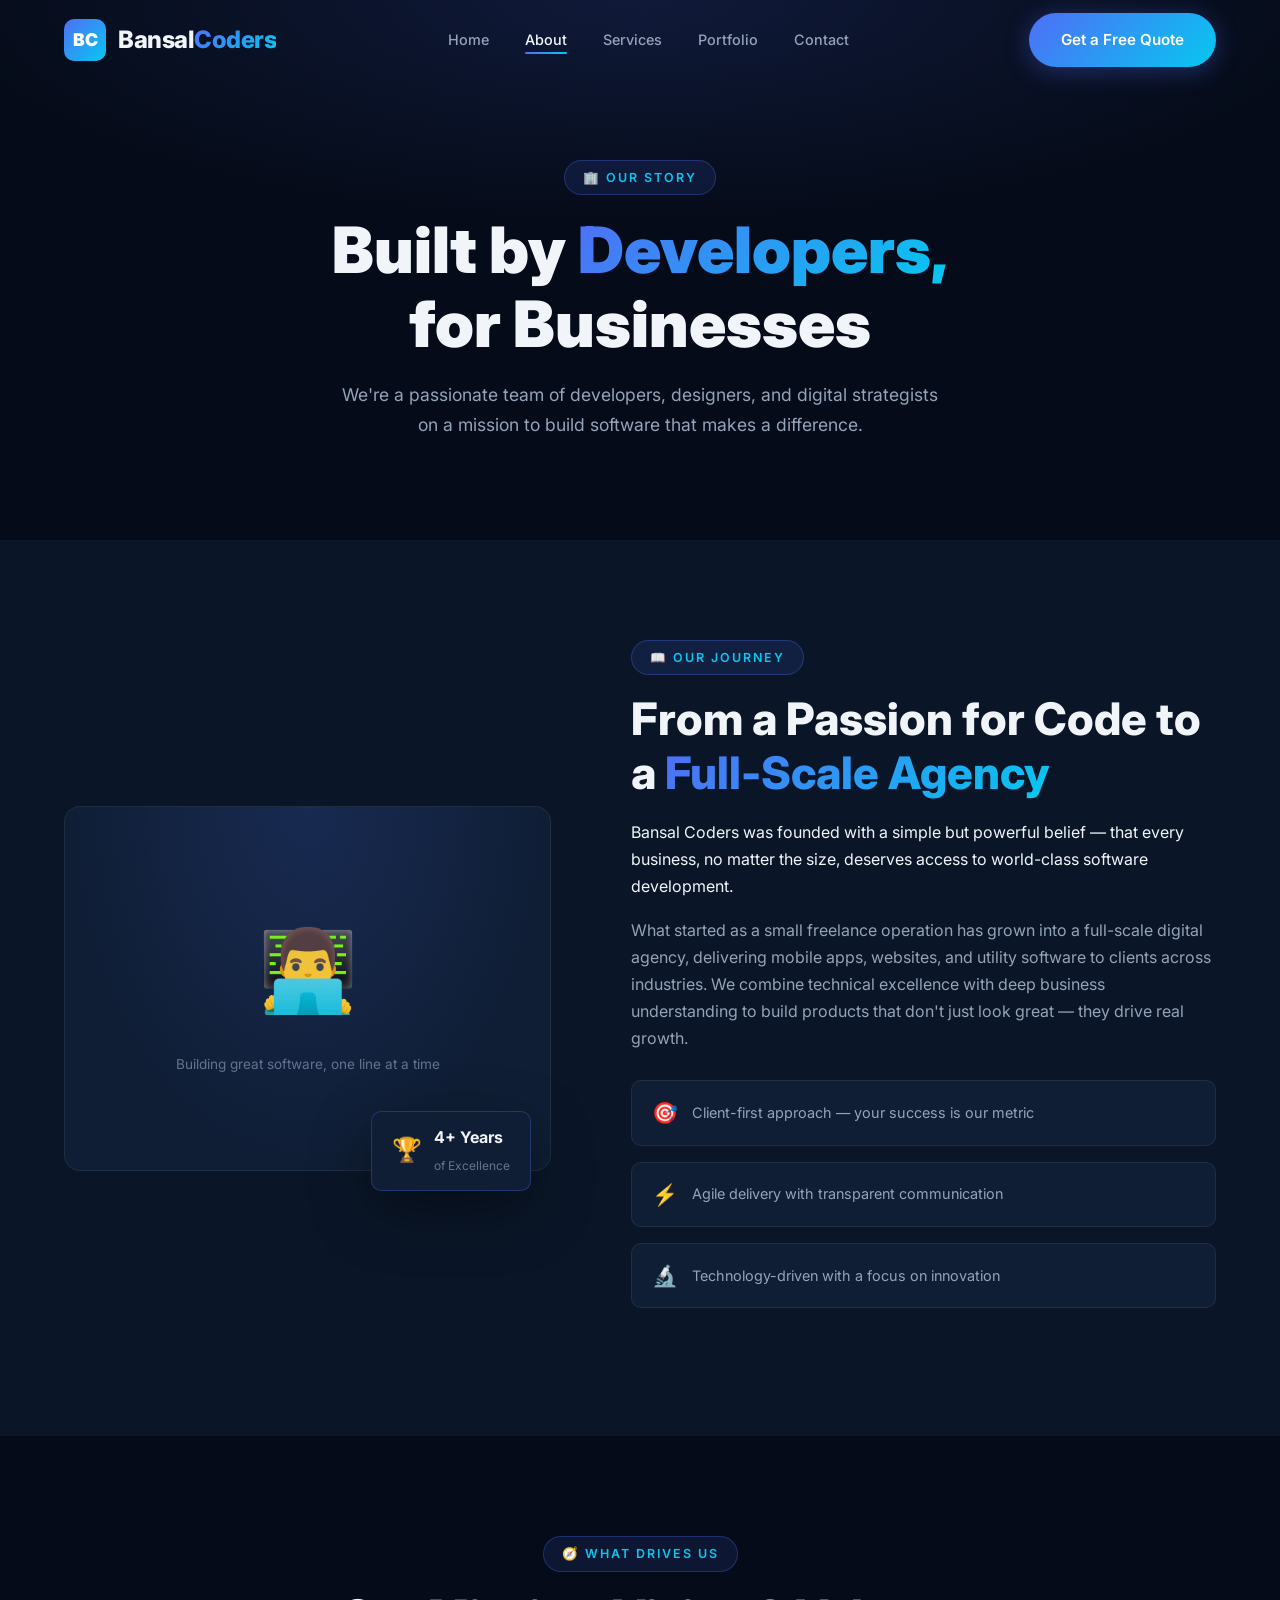
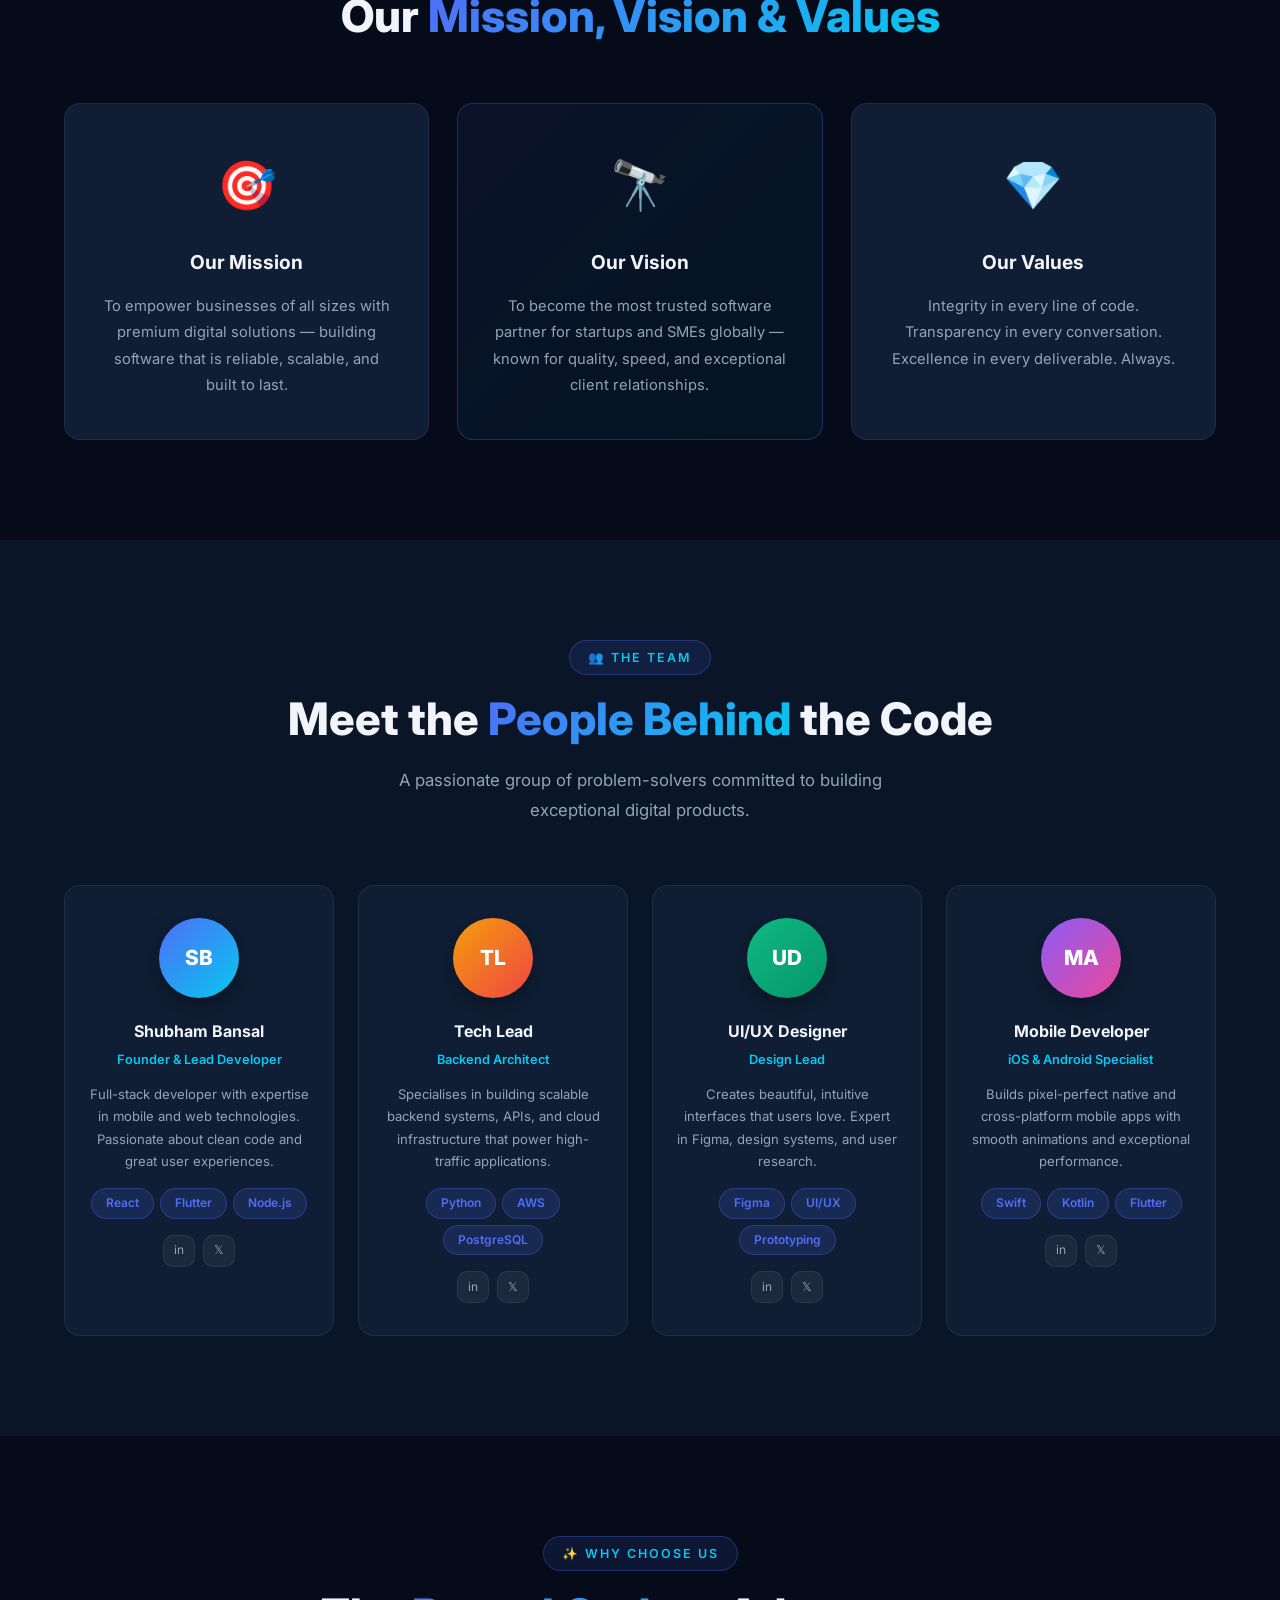
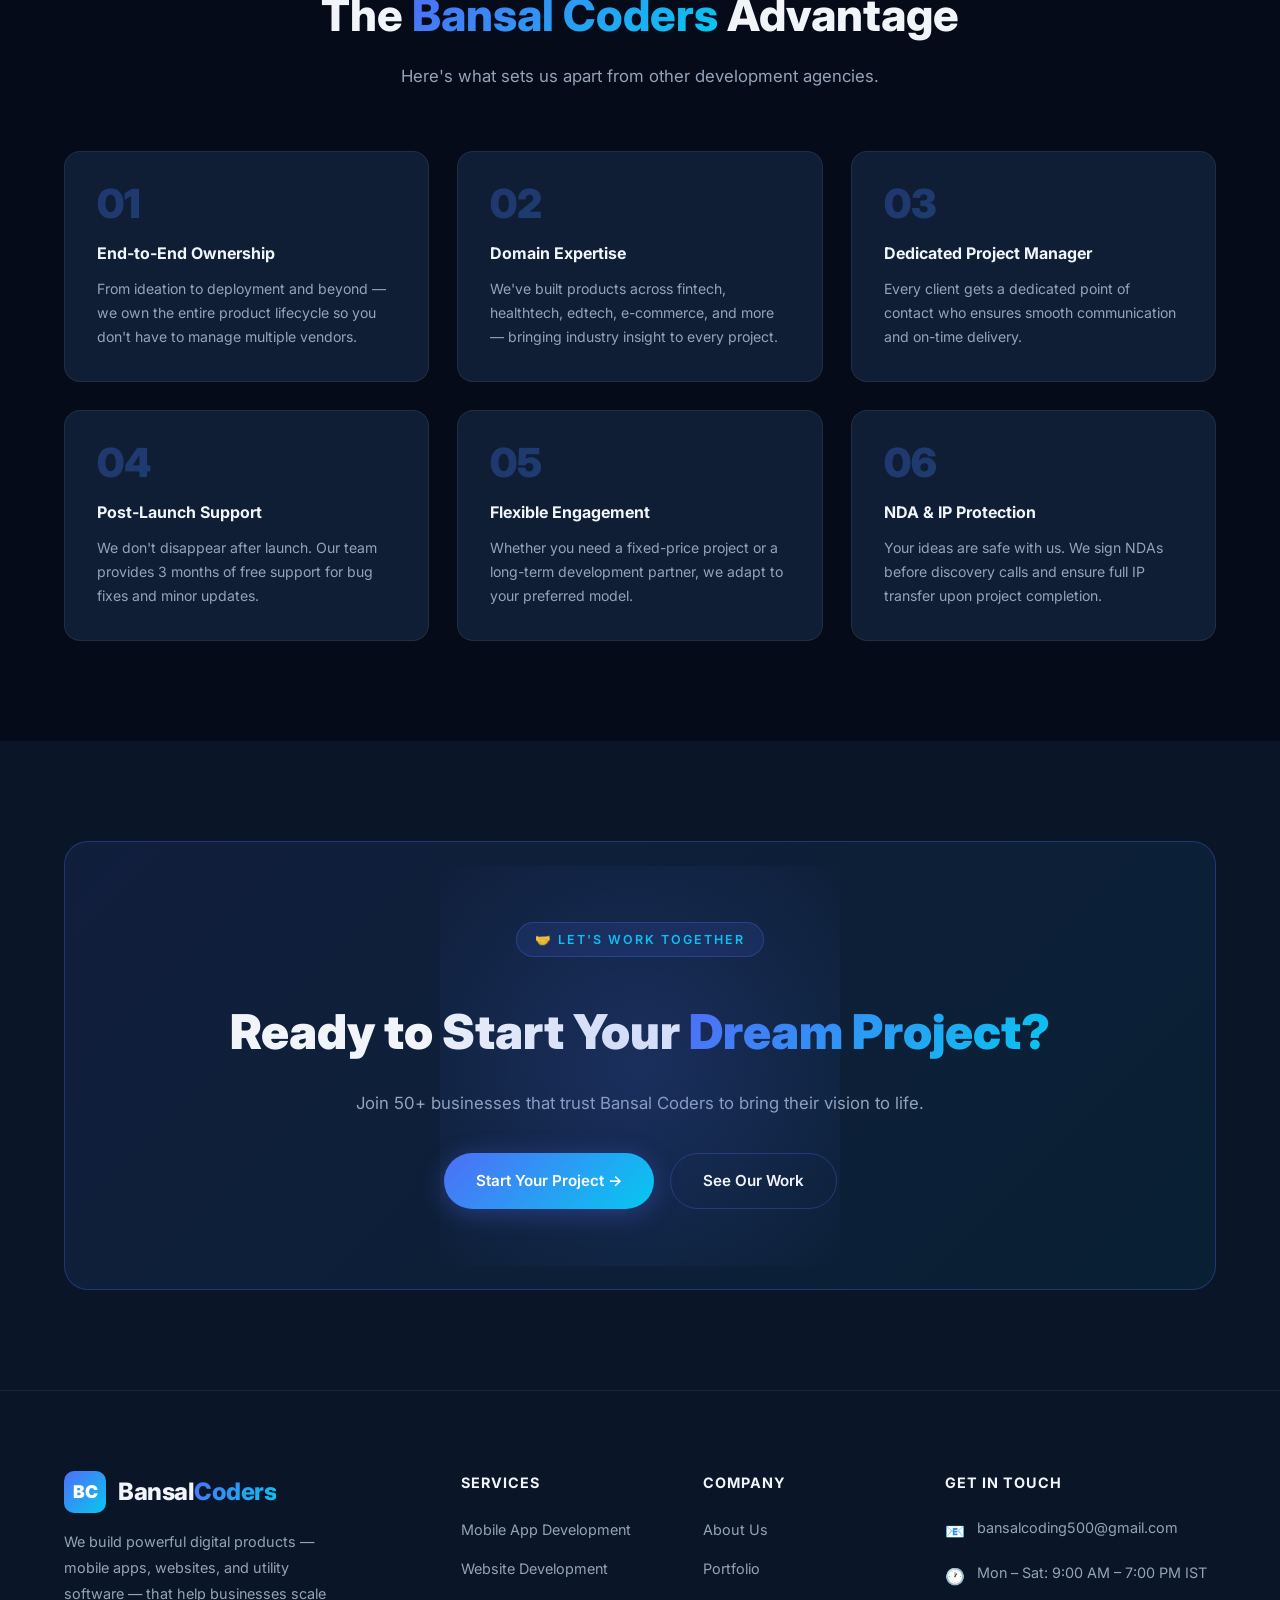
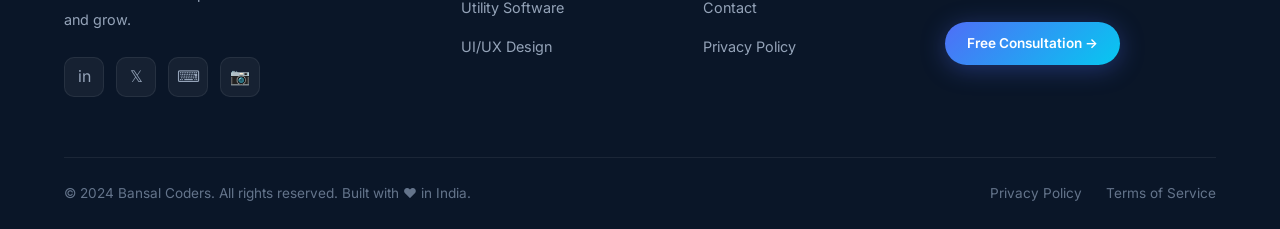
==== about.html @ b734f5e8 "Initial website setup for Bansal Coders - Home page with hero, services, process, stats, testimonial" ====
<!DOCTYPE html>
<html lang="en">
<head>
  <meta charset="UTF-8" />
  <meta name="viewport" content="width=device-width, initial-scale=1.0" />
  <title>About Us — Bansal Coders</title>
  <meta name="description" content="Learn about Bansal Coders — our story, mission, team, and the values that drive us to build exceptional digital products." />
  <link rel="icon" href="assets/favicon.svg" type="image/svg+xml" />
  <link rel="preconnect" href="https://fonts.googleapis.com" />
  <link rel="preconnect" href="https://fonts.gstatic.com" crossorigin />
  <link href="https://fonts.googleapis.com/css2?family=Inter:wght@400;500;600;700;800;900&display=swap" rel="stylesheet" />
  <link rel="stylesheet" href="css/styles.css" />
  <link rel="stylesheet" href="css/about.css" />
</head>
<body>

  <!-- NAVBAR -->
  <nav class="navbar">
    <div class="nav-inner">
      <a href="index.html" class="nav-logo">
        <div class="logo-icon">BC</div>
        <span>Bansal<span class="gradient-text">Coders</span></span>
      </a>
      <ul class="nav-links">
        <li><a href="index.html">Home</a></li>
        <li><a href="about.html" class="active">About</a></li>
        <li><a href="services.html">Services</a></li>
        <li><a href="portfolio.html">Portfolio</a></li>
        <li><a href="contact.html">Contact</a></li>
      </ul>
      <a href="contact.html" class="btn btn-primary nav-cta">Get a Free Quote</a>
      <div class="hamburger"><span></span><span></span><span></span></div>
    </div>
  </nav>
  <div class="mobile-menu">
    <a href="index.html">Home</a>
    <a href="about.html">About</a>
    <a href="services.html">Services</a>
    <a href="portfolio.html">Portfolio</a>
    <a href="contact.html">Contact</a>
    <a href="contact.html" class="btn btn-primary" style="margin-top:8px;justify-content:center;">Get a Free Quote</a>
  </div>

  <!-- PAGE HEADER -->
  <section class="page-header">
    <div class="container">
      <div class="section-tag">🏢 Our Story</div>
      <h1>Built by <span class="gradient-text">Developers,</span><br>for Businesses</h1>
      <p>We're a passionate team of developers, designers, and digital strategists on a mission to build software that makes a difference.</p>
    </div>
  </section>

  <!-- STORY SECTION -->
  <section class="story-section">
    <div class="container story-inner">
      <div class="story-left reveal-left">
        <div class="story-image-wrap">
          <div class="story-img-placeholder">
            <div class="story-img-icon">👨‍💻</div>
            <p>Building great software, one line at a time</p>
          </div>
          <div class="story-badge">
            <span>🏆</span>
            <div>
              <strong>4+ Years</strong>
              <span>of Excellence</span>
            </div>
          </div>
        </div>
      </div>
      <div class="story-right reveal-right">
        <div class="section-tag">📖 Our Journey</div>
        <h2 class="section-title">From a Passion for Code to a <span class="gradient-text">Full-Scale Agency</span></h2>
        <p>Bansal Coders was founded with a simple but powerful belief — that every business, no matter the size, deserves access to world-class software development.</p>
        <p style="margin-top:16px; color: var(--text-secondary);">What started as a small freelance operation has grown into a full-scale digital agency, delivering mobile apps, websites, and utility software to clients across industries. We combine technical excellence with deep business understanding to build products that don't just look great — they drive real growth.</p>
        <div class="story-highlights">
          <div class="story-highlight">
            <span>🎯</span>
            <p>Client-first approach — your success is our metric</p>
          </div>
          <div class="story-highlight">
            <span>⚡</span>
            <p>Agile delivery with transparent communication</p>
          </div>
          <div class="story-highlight">
            <span>🔬</span>
            <p>Technology-driven with a focus on innovation</p>
          </div>
        </div>
      </div>
    </div>
  </section>

  <!-- MISSION / VISION / VALUES -->
  <section class="mvv-section">
    <div class="container">
      <div class="section-header reveal">
        <div class="section-tag">🧭 What Drives Us</div>
        <h2 class="section-title">Our <span class="gradient-text">Mission, Vision & Values</span></h2>
      </div>
      <div class="mvv-grid stagger-children">
        <div class="mvv-card">
          <div class="mvv-icon">🎯</div>
          <h3>Our Mission</h3>
          <p>To empower businesses of all sizes with premium digital solutions — building software that is reliable, scalable, and built to last.</p>
        </div>
        <div class="mvv-card featured-mvv">
          <div class="mvv-icon">🔭</div>
          <h3>Our Vision</h3>
          <p>To become the most trusted software partner for startups and SMEs globally — known for quality, speed, and exceptional client relationships.</p>
        </div>
        <div class="mvv-card">
          <div class="mvv-icon">💎</div>
          <h3>Our Values</h3>
          <p>Integrity in every line of code. Transparency in every conversation. Excellence in every deliverable. Always.</p>
        </div>
      </div>
    </div>
  </section>

  <!-- TEAM SECTION -->
  <section class="team-section">
    <div class="container">
      <div class="section-header reveal">
        <div class="section-tag">👥 The Team</div>
        <h2 class="section-title">Meet the <span class="gradient-text">People Behind</span> the Code</h2>
        <p class="section-subtitle">A passionate group of problem-solvers committed to building exceptional digital products.</p>
      </div>
      <div class="team-grid stagger-children">
        <div class="team-card">
          <div class="team-avatar" style="background: linear-gradient(135deg,#4f6ef7,#06c8f0)">SB</div>
          <h4>Shubham Bansal</h4>
          <p class="team-role">Founder & Lead Developer</p>
          <p class="team-bio">Full-stack developer with expertise in mobile and web technologies. Passionate about clean code and great user experiences.</p>
          <div class="team-skills">
            <span class="badge">React</span>
            <span class="badge">Flutter</span>
            <span class="badge">Node.js</span>
          </div>
          <div class="team-social">
            <a href="#" class="social-link" style="width:32px;height:32px;font-size:0.75rem">in</a>
            <a href="#" class="social-link" style="width:32px;height:32px;font-size:0.75rem">𝕏</a>
          </div>
        </div>

        <div class="team-card">
          <div class="team-avatar" style="background: linear-gradient(135deg,#f59e0b,#ef4444)">TL</div>
          <h4>Tech Lead</h4>
          <p class="team-role">Backend Architect</p>
          <p class="team-bio">Specialises in building scalable backend systems, APIs, and cloud infrastructure that power high-traffic applications.</p>
          <div class="team-skills">
            <span class="badge">Python</span>
            <span class="badge">AWS</span>
            <span class="badge">PostgreSQL</span>
          </div>
          <div class="team-social">
            <a href="#" class="social-link" style="width:32px;height:32px;font-size:0.75rem">in</a>
            <a href="#" class="social-link" style="width:32px;height:32px;font-size:0.75rem">𝕏</a>
          </div>
        </div>

        <div class="team-card">
          <div class="team-avatar" style="background: linear-gradient(135deg,#10b981,#059669)">UD</div>
          <h4>UI/UX Designer</h4>
          <p class="team-role">Design Lead</p>
          <p class="team-bio">Creates beautiful, intuitive interfaces that users love. Expert in Figma, design systems, and user research.</p>
          <div class="team-skills">
            <span class="badge">Figma</span>
            <span class="badge">UI/UX</span>
            <span class="badge">Prototyping</span>
          </div>
          <div class="team-social">
            <a href="#" class="social-link" style="width:32px;height:32px;font-size:0.75rem">in</a>
            <a href="#" class="social-link" style="width:32px;height:32px;font-size:0.75rem">𝕏</a>
          </div>
        </div>

        <div class="team-card">
          <div class="team-avatar" style="background: linear-gradient(135deg,#8b5cf6,#ec4899)">MA</div>
          <h4>Mobile Developer</h4>
          <p class="team-role">iOS & Android Specialist</p>
          <p class="team-bio">Builds pixel-perfect native and cross-platform mobile apps with smooth animations and exceptional performance.</p>
          <div class="team-skills">
            <span class="badge">Swift</span>
            <span class="badge">Kotlin</span>
            <span class="badge">Flutter</span>
          </div>
          <div class="team-social">
            <a href="#" class="social-link" style="width:32px;height:32px;font-size:0.75rem">in</a>
            <a href="#" class="social-link" style="width:32px;height:32px;font-size:0.75rem">𝕏</a>
          </div>
        </div>
      </div>
    </div>
  </section>

  <!-- WHY WORK WITH US -->
  <section class="perks-section">
    <div class="container">
      <div class="section-header reveal">
        <div class="section-tag">✨ Why Choose Us</div>
        <h2 class="section-title">The <span class="gradient-text">Bansal Coders</span> Advantage</h2>
        <p class="section-subtitle">Here's what sets us apart from other development agencies.</p>
      </div>
      <div class="perks-grid stagger-children">
        <div class="perk-item">
          <div class="perk-num">01</div>
          <h4>End-to-End Ownership</h4>
          <p>From ideation to deployment and beyond — we own the entire product lifecycle so you don't have to manage multiple vendors.</p>
        </div>
        <div class="perk-item">
          <div class="perk-num">02</div>
          <h4>Domain Expertise</h4>
          <p>We've built products across fintech, healthtech, edtech, e-commerce, and more — bringing industry insight to every project.</p>
        </div>
        <div class="perk-item">
          <div class="perk-num">03</div>
          <h4>Dedicated Project Manager</h4>
          <p>Every client gets a dedicated point of contact who ensures smooth communication and on-time delivery.</p>
        </div>
        <div class="perk-item">
          <div class="perk-num">04</div>
          <h4>Post-Launch Support</h4>
          <p>We don't disappear after launch. Our team provides 3 months of free support for bug fixes and minor updates.</p>
        </div>
        <div class="perk-item">
          <div class="perk-num">05</div>
          <h4>Flexible Engagement</h4>
          <p>Whether you need a fixed-price project or a long-term development partner, we adapt to your preferred model.</p>
        </div>
        <div class="perk-item">
          <div class="perk-num">06</div>
          <h4>NDA & IP Protection</h4>
          <p>Your ideas are safe with us. We sign NDAs before discovery calls and ensure full IP transfer upon project completion.</p>
        </div>
      </div>
    </div>
  </section>

  <!-- CTA -->
  <section class="cta-section reveal">
    <div class="container">
      <div class="cta-inner">
        <div class="cta-blob"></div>
        <div class="section-tag">🤝 Let's Work Together</div>
        <h2>Ready to Start Your <span class="gradient-text">Dream Project?</span></h2>
        <p>Join 50+ businesses that trust Bansal Coders to bring their vision to life.</p>
        <div class="cta-actions">
          <a href="contact.html" class="btn btn-primary">Start Your Project →</a>
          <a href="portfolio.html" class="btn btn-outline">See Our Work</a>
        </div>
      </div>
    </div>
  </section>

  <!-- FOOTER -->
  <footer class="footer">
    <div class="container">
      <div class="footer-grid">
        <div class="footer-brand">
          <a href="index.html" class="nav-logo">
            <div class="logo-icon">BC</div>
            <span>Bansal<span class="gradient-text">Coders</span></span>
          </a>
          <p>We build powerful digital products — mobile apps, websites, and utility software — that help businesses scale and grow.</p>
          <div class="social-links">
            <a href="#" class="social-link">in</a>
            <a href="#" class="social-link">𝕏</a>
            <a href="#" class="social-link">⌨</a>
            <a href="#" class="social-link">📷</a>
          </div>
        </div>
        <div class="footer-col">
          <h4>Services</h4>
          <ul>
            <li><a href="services.html#mobile">Mobile App Development</a></li>
            <li><a href="services.html#web">Website Development</a></li>
            <li><a href="services.html#utility">Utility Software</a></li>
            <li><a href="services.html#uiux">UI/UX Design</a></li>
          </ul>
        </div>
        <div class="footer-col">
          <h4>Company</h4>
          <ul>
            <li><a href="about.html">About Us</a></li>
            <li><a href="portfolio.html">Portfolio</a></li>
            <li><a href="contact.html">Contact</a></li>
            <li><a href="#">Privacy Policy</a></li>
          </ul>
        </div>
        <div class="footer-col">
          <h4>Get In Touch</h4>
          <div class="footer-contact-item">
            <span>📧</span>
            <a href="mailto:bansalcoding500@gmail.com">bansalcoding500@gmail.com</a>
          </div>
          <div class="footer-contact-item">
            <span>🕐</span>
            <p>Mon – Sat: 9:00 AM – 7:00 PM IST</p>
          </div>
          <a href="contact.html" class="btn btn-primary" style="margin-top:16px;font-size:0.85rem;padding:10px 22px">Free Consultation →</a>
        </div>
      </div>
      <div class="footer-bottom">
        <p>© 2024 Bansal Coders. All rights reserved. Built with ❤️ in India.</p>
        <div class="footer-bottom-links">
          <a href="#">Privacy Policy</a>
          <a href="#">Terms of Service</a>
        </div>
      </div>
    </div>
  </footer>

  <script src="js/main.js"></script>
</body>
</html>
---- css/styles.css ----
/* =========================================
   BANSAL CODERS - Global Stylesheet
   ========================================= */

/* ---------- CSS Variables ---------- */
:root {
  --bg-primary: #050b18;
  --bg-secondary: #0a1628;
  --bg-card: #0f1e35;
  --bg-card-hover: #152540;
  --primary: #4f6ef7;
  --primary-dark: #3b55d4;
  --accent: #06c8f0;
  --gradient: linear-gradient(135deg, #4f6ef7 0%, #06c8f0 100%);
  --gradient-text: linear-gradient(135deg, #4f6ef7, #06c8f0);
  --text-primary: #f1f5f9;
  --text-secondary: #94a3b8;
  --text-muted: #64748b;
  --border: rgba(255,255,255,0.07);
  --border-light: rgba(79,110,247,0.3);
  --shadow: 0 20px 60px rgba(0,0,0,0.4);
  --shadow-glow: 0 0 40px rgba(79,110,247,0.2);
  --radius: 16px;
  --radius-sm: 10px;
  --transition: all 0.3s ease;
  --font-main: 'Inter', 'Segoe UI', sans-serif;
  --nav-height: 80px;
}

/* ---------- Reset & Base ---------- */
*, *::before, *::after { box-sizing: border-box; margin: 0; padding: 0; }

html { scroll-behavior: smooth; font-size: 16px; }

body {
  font-family: var(--font-main);
  background-color: var(--bg-primary);
  color: var(--text-primary);
  line-height: 1.7;
  overflow-x: hidden;
}

a { text-decoration: none; color: inherit; transition: var(--transition); }
ul { list-style: none; }
img { max-width: 100%; height: auto; display: block; }
button { cursor: pointer; border: none; outline: none; font-family: var(--font-main); }

/* ---------- Scrollbar ---------- */
::-webkit-scrollbar { width: 6px; }
::-webkit-scrollbar-track { background: var(--bg-primary); }
::-webkit-scrollbar-thumb { background: var(--primary); border-radius: 3px; }

/* ---------- Typography Helpers ---------- */
.gradient-text {
  background: var(--gradient-text);
  -webkit-background-clip: text;
  -webkit-text-fill-color: transparent;
  background-clip: text;
}

.section-tag {
  display: inline-flex;
  align-items: center;
  gap: 8px;
  background: rgba(79,110,247,0.12);
  border: 1px solid var(--border-light);
  color: var(--accent);
  font-size: 0.78rem;
  font-weight: 600;
  letter-spacing: 2px;
  text-transform: uppercase;
  padding: 6px 18px;
  border-radius: 50px;
  margin-bottom: 18px;
}

.section-title {
  font-size: clamp(2rem, 4vw, 2.8rem);
  font-weight: 800;
  line-height: 1.2;
  margin-bottom: 18px;
  color: var(--text-primary);
}

.section-subtitle {
  font-size: 1.05rem;
  color: var(--text-secondary);
  max-width: 560px;
  line-height: 1.8;
}

.section-header { text-align: center; margin-bottom: 60px; }
.section-header .section-subtitle { margin: 0 auto; }

/* ---------- Buttons ---------- */
.btn {
  display: inline-flex;
  align-items: center;
  gap: 10px;
  padding: 14px 32px;
  border-radius: 50px;
  font-size: 0.95rem;
  font-weight: 600;
  transition: var(--transition);
  position: relative;
  overflow: hidden;
}

.btn-primary {
  background: var(--gradient);
  color: #fff;
  box-shadow: 0 4px 24px rgba(79,110,247,0.35);
}

.btn-primary:hover {
  transform: translateY(-2px);
  box-shadow: 0 8px 32px rgba(79,110,247,0.5);
}

.btn-outline {
  background: transparent;
  color: var(--text-primary);
  border: 1px solid var(--border-light);
}

.btn-outline:hover {
  background: rgba(79,110,247,0.1);
  border-color: var(--primary);
  transform: translateY(-2px);
}

.btn-ghost {
  background: rgba(255,255,255,0.05);
  color: var(--text-primary);
  border: 1px solid var(--border);
}

.btn-ghost:hover {
  background: rgba(255,255,255,0.1);
  transform: translateY(-2px);
}

/* ---------- Container ---------- */
.container {
  max-width: 1200px;
  margin: 0 auto;
  padding: 0 24px;
}

/* ---------- Section ---------- */
section { padding: 100px 0; }

/* ---------- Cards ---------- */
.card {
  background: var(--bg-card);
  border: 1px solid var(--border);
  border-radius: var(--radius);
  padding: 36px;
  transition: var(--transition);
}

.card:hover {
  border-color: var(--border-light);
  box-shadow: var(--shadow-glow);
  transform: translateY(-4px);
  background: var(--bg-card-hover);
}

/* ---------- NAVIGATION ---------- */
.navbar {
  position: fixed;
  top: 0;
  left: 0;
  width: 100%;
  height: var(--nav-height);
  z-index: 1000;
  transition: var(--transition);
  padding: 0;
}

.navbar.scrolled {
  background: rgba(5, 11, 24, 0.95);
  backdrop-filter: blur(20px);
  -webkit-backdrop-filter: blur(20px);
  border-bottom: 1px solid var(--border);
  box-shadow: 0 4px 30px rgba(0,0,0,0.3);
}

.nav-inner {
  display: flex;
  align-items: center;
  justify-content: space-between;
  height: var(--nav-height);
  max-width: 1200px;
  margin: 0 auto;
  padding: 0 24px;
}

.nav-logo {
  display: flex;
  align-items: center;
  gap: 12px;
  font-size: 1.5rem;
  font-weight: 800;
  letter-spacing: -0.5px;
}

.logo-icon {
  width: 42px;
  height: 42px;
  background: var(--gradient);
  border-radius: 10px;
  display: flex;
  align-items: center;
  justify-content: center;
  font-size: 1.1rem;
  font-weight: 900;
  color: white;
  flex-shrink: 0;
}

.nav-links {
  display: flex;
  align-items: center;
  gap: 36px;
}

.nav-links a {
  font-size: 0.9rem;
  font-weight: 500;
  color: var(--text-secondary);
  position: relative;
  padding: 4px 0;
}

.nav-links a::after {
  content: '';
  position: absolute;
  bottom: -2px;
  left: 0;
  width: 0;
  height: 2px;
  background: var(--gradient);
  border-radius: 2px;
  transition: var(--transition);
}

.nav-links a:hover,
.nav-links a.active {
  color: var(--text-primary);
}

.nav-links a:hover::after,
.nav-links a.active::after {
  width: 100%;
}

.nav-cta { margin-left: 8px; }

.hamburger {
  display: none;
  flex-direction: column;
  gap: 5px;
  cursor: pointer;
  padding: 4px;
}

.hamburger span {
  width: 26px;
  height: 2px;
  background: var(--text-primary);
  border-radius: 2px;
  transition: var(--transition);
}

.hamburger.open span:nth-child(1) { transform: translateY(7px) rotate(45deg); }
.hamburger.open span:nth-child(2) { opacity: 0; }
.hamburger.open span:nth-child(3) { transform: translateY(-7px) rotate(-45deg); }

/* ---------- Mobile Menu ---------- */
.mobile-menu {
  display: none;
  position: fixed;
  top: var(--nav-height);
  left: 0;
  width: 100%;
  background: rgba(5, 11, 24, 0.98);
  backdrop-filter: blur(20px);
  padding: 24px;
  border-bottom: 1px solid var(--border);
  z-index: 999;
  flex-direction: column;
  gap: 8px;
  transform: translateY(-10px);
  opacity: 0;
  transition: var(--transition);
}

.mobile-menu.open {
  display: flex;
  opacity: 1;
  transform: translateY(0);
}

.mobile-menu a {
  padding: 14px 20px;
  border-radius: var(--radius-sm);
  color: var(--text-secondary);
  font-weight: 500;
  font-size: 1rem;
  transition: var(--transition);
}

.mobile-menu a:hover,
.mobile-menu a.active {
  background: rgba(79,110,247,0.1);
  color: var(--text-primary);
}

/* ---------- FOOTER ---------- */
.footer {
  background: var(--bg-secondary);
  border-top: 1px solid var(--border);
  padding: 80px 0 0;
}

.footer-grid {
  display: grid;
  grid-template-columns: 1.8fr 1fr 1fr 1.4fr;
  gap: 48px;
  margin-bottom: 60px;
}

.footer-brand .nav-logo { margin-bottom: 16px; }

.footer-brand p {
  color: var(--text-secondary);
  font-size: 0.9rem;
  line-height: 1.8;
  margin-bottom: 24px;
  max-width: 280px;
}

.social-links {
  display: flex;
  gap: 12px;
}

.social-link {
  width: 40px;
  height: 40px;
  border-radius: 10px;
  background: rgba(255,255,255,0.05);
  border: 1px solid var(--border);
  display: flex;
  align-items: center;
  justify-content: center;
  color: var(--text-secondary);
  font-size: 1rem;
  transition: var(--transition);
}

.social-link:hover {
  background: var(--gradient);
  border-color: transparent;
  color: white;
  transform: translateY(-2px);
}

.footer-col h4 {
  font-size: 0.9rem;
  font-weight: 700;
  color: var(--text-primary);
  letter-spacing: 1px;
  text-transform: uppercase;
  margin-bottom: 20px;
}

.footer-col ul li {
  margin-bottom: 12px;
}

.footer-col ul li a {
  color: var(--text-secondary);
  font-size: 0.9rem;
  transition: var(--transition);
}

.footer-col ul li a:hover {
  color: var(--accent);
  padding-left: 4px;
}

.footer-contact-item {
  display: flex;
  align-items: flex-start;
  gap: 12px;
  margin-bottom: 16px;
}

.footer-contact-item span:first-child {
  font-size: 1rem;
  margin-top: 2px;
  flex-shrink: 0;
}

.footer-contact-item a,
.footer-contact-item p {
  color: var(--text-secondary);
  font-size: 0.9rem;
  transition: var(--transition);
}

.footer-contact-item a:hover { color: var(--accent); }

.footer-bottom {
  border-top: 1px solid var(--border);
  padding: 24px 0;
  display: flex;
  align-items: center;
  justify-content: space-between;
  gap: 16px;
}

.footer-bottom p {
  color: var(--text-muted);
  font-size: 0.85rem;
}

.footer-bottom-links {
  display: flex;
  gap: 24px;
}

.footer-bottom-links a {
  color: var(--text-muted);
  font-size: 0.85rem;
  transition: var(--transition);
}

.footer-bottom-links a:hover { color: var(--accent); }

/* ---------- ANIMATIONS ---------- */
@keyframes fadeInUp {
  from { opacity: 0; transform: translateY(30px); }
  to   { opacity: 1; transform: translateY(0); }
}

@keyframes fadeInLeft {
  from { opacity: 0; transform: translateX(-30px); }
  to   { opacity: 1; transform: translateX(0); }
}

@keyframes fadeInRight {
  from { opacity: 0; transform: translateX(30px); }
  to   { opacity: 1; transform: translateX(0); }
}

@keyframes float {
  0%, 100% { transform: translateY(0); }
  50%       { transform: translateY(-14px); }
}

@keyframes pulse-glow {
  0%, 100% { box-shadow: 0 0 0 0 rgba(79,110,247,0.4); }
  50%       { box-shadow: 0 0 0 20px rgba(79,110,247,0); }
}

@keyframes spin-slow {
  from { transform: rotate(0deg); }
  to   { transform: rotate(360deg); }
}

@keyframes blob {
  0%, 100% { border-radius: 60% 40% 30% 70% / 60% 30% 70% 40%; }
  50%       { border-radius: 30% 60% 70% 40% / 50% 60% 30% 60%; }
}

.animate-fade-up   { animation: fadeInUp 0.7s ease forwards; }
.animate-fade-left { animation: fadeInLeft 0.7s ease forwards; }
.animate-float     { animation: float 6s ease-in-out infinite; }

/* Scroll reveal */
.reveal {
  opacity: 0;
  transform: translateY(40px);
  transition: opacity 0.7s ease, transform 0.7s ease;
}

.reveal.visible {
  opacity: 1;
  transform: translateY(0);
}

.reveal-left {
  opacity: 0;
  transform: translateX(-40px);
  transition: opacity 0.7s ease, transform 0.7s ease;
}

.reveal-left.visible {
  opacity: 1;
  transform: translateX(0);
}

.reveal-right {
  opacity: 0;
  transform: translateX(40px);
  transition: opacity 0.7s ease, transform 0.7s ease;
}

.reveal-right.visible {
  opacity: 1;
  transform: translateX(0);
}

/* Stagger children */
.stagger-children > * { opacity: 0; transform: translateY(30px); transition: opacity 0.5s ease, transform 0.5s ease; }
.stagger-children.visible > *:nth-child(1) { opacity: 1; transform: none; transition-delay: 0.1s; }
.stagger-children.visible > *:nth-child(2) { opacity: 1; transform: none; transition-delay: 0.2s; }
.stagger-children.visible > *:nth-child(3) { opacity: 1; transform: none; transition-delay: 0.3s; }
.stagger-children.visible > *:nth-child(4) { opacity: 1; transform: none; transition-delay: 0.4s; }
.stagger-children.visible > *:nth-child(5) { opacity: 1; transform: none; transition-delay: 0.5s; }
.stagger-children.visible > *:nth-child(6) { opacity: 1; transform: none; transition-delay: 0.6s; }

/* ---------- Page Header (inner pages) ---------- */
.page-header {
  padding: 160px 0 100px;
  text-align: center;
  position: relative;
  overflow: hidden;
}

.page-header::before {
  content: '';
  position: absolute;
  inset: 0;
  background: radial-gradient(ellipse 80% 60% at 50% 0%, rgba(79,110,247,0.15) 0%, transparent 70%);
  pointer-events: none;
}

.page-header h1 {
  font-size: clamp(2.5rem, 5vw, 4rem);
  font-weight: 900;
  line-height: 1.15;
  margin-bottom: 20px;
}

.page-header p {
  font-size: 1.1rem;
  color: var(--text-secondary);
  max-width: 600px;
  margin: 0 auto;
}

/* ---------- Divider ---------- */
.divider {
  width: 60px;
  height: 4px;
  background: var(--gradient);
  border-radius: 2px;
  margin: 20px auto 0;
}

/* ---------- Badge ---------- */
.badge {
  display: inline-block;
  padding: 4px 14px;
  border-radius: 50px;
  font-size: 0.75rem;
  font-weight: 600;
  background: rgba(79,110,247,0.15);
  border: 1px solid var(--border-light);
  color: var(--primary);
}

/* ---------- RESPONSIVE ---------- */
@media (max-width: 1024px) {
  .footer-grid { grid-template-columns: 1fr 1fr; }
}

@media (max-width: 768px) {
  :root { --nav-height: 68px; }
  section { padding: 70px 0; }
  .nav-links, .nav-cta { display: none; }
  .hamburger { display: flex; }
  .footer-grid { grid-template-columns: 1fr; gap: 36px; }
  .footer-bottom { flex-direction: column; text-align: center; }
  .footer-bottom-links { flex-wrap: wrap; justify-content: center; }
}

@media (max-width: 480px) {
  .container { padding: 0 16px; }
  .section-title { font-size: 1.8rem; }
  .btn { padding: 12px 24px; font-size: 0.88rem; }
}
---- css/about.css ----
/* =========================================
   BANSAL CODERS - About Page Styles
   ========================================= */

/* ---------- STORY SECTION ---------- */
.story-section { background: var(--bg-secondary); }

.story-inner {
  display: grid;
  grid-template-columns: 1fr 1.2fr;
  gap: 80px;
  align-items: center;
}

.story-image-wrap {
  position: relative;
  display: flex;
  flex-direction: column;
  align-items: center;
}

.story-img-placeholder {
  width: 100%;
  aspect-ratio: 4/3;
  background: var(--bg-card);
  border: 1px solid var(--border);
  border-radius: var(--radius);
  display: flex;
  flex-direction: column;
  align-items: center;
  justify-content: center;
  gap: 16px;
  position: relative;
  overflow: hidden;
}

.story-img-placeholder::before {
  content: '';
  position: absolute;
  inset: 0;
  background: radial-gradient(ellipse at 50% 0%, rgba(79,110,247,0.15), transparent 70%);
}

.story-img-icon {
  font-size: 5rem;
  animation: float 5s ease-in-out infinite;
}

.story-img-placeholder p {
  color: var(--text-muted);
  font-size: 0.85rem;
  text-align: center;
  padding: 0 20px;
}

.story-badge {
  position: absolute;
  bottom: -20px;
  right: 20px;
  background: var(--bg-card);
  border: 1px solid var(--border-light);
  border-radius: var(--radius-sm);
  padding: 12px 20px;
  display: flex;
  align-items: center;
  gap: 12px;
  box-shadow: var(--shadow);
}

.story-badge span { font-size: 1.5rem; }
.story-badge strong { display: block; font-size: 1rem; color: var(--text-primary); }
.story-badge > div > span { font-size: 0.75rem; color: var(--text-muted); }

.story-highlights {
  display: flex;
  flex-direction: column;
  gap: 16px;
  margin: 28px 0;
}

.story-highlight {
  display: flex;
  align-items: center;
  gap: 14px;
  padding: 14px 20px;
  background: var(--bg-card);
  border: 1px solid var(--border);
  border-radius: var(--radius-sm);
  transition: var(--transition);
}

.story-highlight:hover {
  border-color: var(--border-light);
  transform: translateX(4px);
}

.story-highlight span { font-size: 1.3rem; }
.story-highlight p { font-size: 0.9rem; color: var(--text-secondary); margin: 0; }

/* ---------- MISSION/VISION/VALUES ---------- */
.mvv-section { background: var(--bg-primary); }

.mvv-grid {
  display: grid;
  grid-template-columns: repeat(3, 1fr);
  gap: 28px;
}

.mvv-card {
  background: var(--bg-card);
  border: 1px solid var(--border);
  border-radius: var(--radius);
  padding: 40px 32px;
  text-align: center;
  transition: var(--transition);
}

.mvv-card:hover {
  border-color: var(--border-light);
  transform: translateY(-6px);
  box-shadow: var(--shadow-glow);
}

.featured-mvv {
  background: linear-gradient(135deg, rgba(79,110,247,0.08), rgba(6,200,240,0.05));
  border-color: var(--border-light);
}

.mvv-icon {
  font-size: 3rem;
  margin-bottom: 20px;
  display: block;
}

.mvv-card h3 {
  font-size: 1.2rem;
  font-weight: 700;
  margin-bottom: 14px;
  color: var(--text-primary);
}

.mvv-card p {
  color: var(--text-secondary);
  font-size: 0.92rem;
  line-height: 1.8;
}

/* ---------- TEAM SECTION ---------- */
.team-section { background: var(--bg-secondary); }

.team-grid {
  display: grid;
  grid-template-columns: repeat(4, 1fr);
  gap: 24px;
}

.team-card {
  background: var(--bg-card);
  border: 1px solid var(--border);
  border-radius: var(--radius);
  padding: 32px 24px;
  text-align: center;
  transition: var(--transition);
}

.team-card:hover {
  border-color: var(--border-light);
  transform: translateY(-6px);
  box-shadow: var(--shadow-glow);
}

.team-avatar {
  width: 80px; height: 80px;
  border-radius: 50%;
  display: flex;
  align-items: center;
  justify-content: center;
  font-size: 1.3rem;
  font-weight: 800;
  color: white;
  margin: 0 auto 20px;
  box-shadow: 0 8px 24px rgba(0,0,0,0.3);
}

.team-card h4 {
  font-size: 1rem;
  font-weight: 700;
  color: var(--text-primary);
  margin-bottom: 4px;
}

.team-role {
  font-size: 0.8rem;
  color: var(--accent);
  font-weight: 600;
  margin-bottom: 12px;
}

.team-bio {
  font-size: 0.82rem;
  color: var(--text-secondary);
  line-height: 1.7;
  margin-bottom: 16px;
}

.team-skills {
  display: flex;
  flex-wrap: wrap;
  justify-content: center;
  gap: 6px;
  margin-bottom: 16px;
}

.team-social {
  display: flex;
  justify-content: center;
  gap: 8px;
}

/* ---------- PERKS SECTION ---------- */
.perks-section { background: var(--bg-primary); }

.perks-grid {
  display: grid;
  grid-template-columns: repeat(3, 1fr);
  gap: 28px;
}

.perk-item {
  background: var(--bg-card);
  border: 1px solid var(--border);
  border-radius: var(--radius);
  padding: 32px;
  transition: var(--transition);
  position: relative;
  overflow: hidden;
}

.perk-item::after {
  content: '';
  position: absolute;
  inset: 0;
  background: linear-gradient(135deg, rgba(79,110,247,0.05), transparent);
  opacity: 0;
  transition: var(--transition);
}

.perk-item:hover {
  border-color: var(--border-light);
  transform: translateY(-4px);
  box-shadow: var(--shadow-glow);
}

.perk-item:hover::after { opacity: 1; }

.perk-num {
  font-size: 2.5rem;
  font-weight: 900;
  background: var(--gradient-text);
  -webkit-background-clip: text;
  -webkit-text-fill-color: transparent;
  background-clip: text;
  opacity: 0.3;
  line-height: 1;
  margin-bottom: 16px;
}

.perk-item h4 {
  font-size: 1rem;
  font-weight: 700;
  color: var(--text-primary);
  margin-bottom: 10px;
}

.perk-item p {
  font-size: 0.88rem;
  color: var(--text-secondary);
  line-height: 1.7;
}

/* CTA Reuse */
.cta-section { background: var(--bg-secondary); padding: 100px 0; }

.cta-inner {
  background: linear-gradient(135deg, rgba(79,110,247,0.1), rgba(6,200,240,0.06));
  border: 1px solid var(--border-light);
  border-radius: 24px;
  padding: 80px 60px;
  text-align: center;
  position: relative;
  overflow: hidden;
}

.cta-blob {
  position: absolute;
  width: 400px; height: 400px;
  background: radial-gradient(circle, rgba(79,110,247,0.2), transparent);
  top: 50%; left: 50%;
  transform: translate(-50%, -50%);
  pointer-events: none;
}

.cta-inner h2 {
  font-size: clamp(2rem, 4vw, 3rem);
  font-weight: 900;
  margin: 16px 0;
}

.cta-inner p {
  color: var(--text-secondary);
  font-size: 1.05rem;
  margin-bottom: 36px;
}

.cta-actions {
  display: flex;
  justify-content: center;
  gap: 16px;
  flex-wrap: wrap;
}

/* ---------- RESPONSIVE ---------- */
@media (max-width: 1024px) {
  .story-inner { grid-template-columns: 1fr; }
  .story-image-wrap { max-width: 480px; margin: 0 auto; }
  .mvv-grid { grid-template-columns: 1fr; max-width: 480px; margin: 0 auto; }
  .team-grid { grid-template-columns: repeat(2, 1fr); }
  .perks-grid { grid-template-columns: repeat(2, 1fr); }
}

@media (max-width: 768px) {
  .team-grid { grid-template-columns: 1fr; max-width: 380px; margin: 0 auto; }
  .perks-grid { grid-template-columns: 1fr; }
  .cta-inner { padding: 48px 24px; }
}
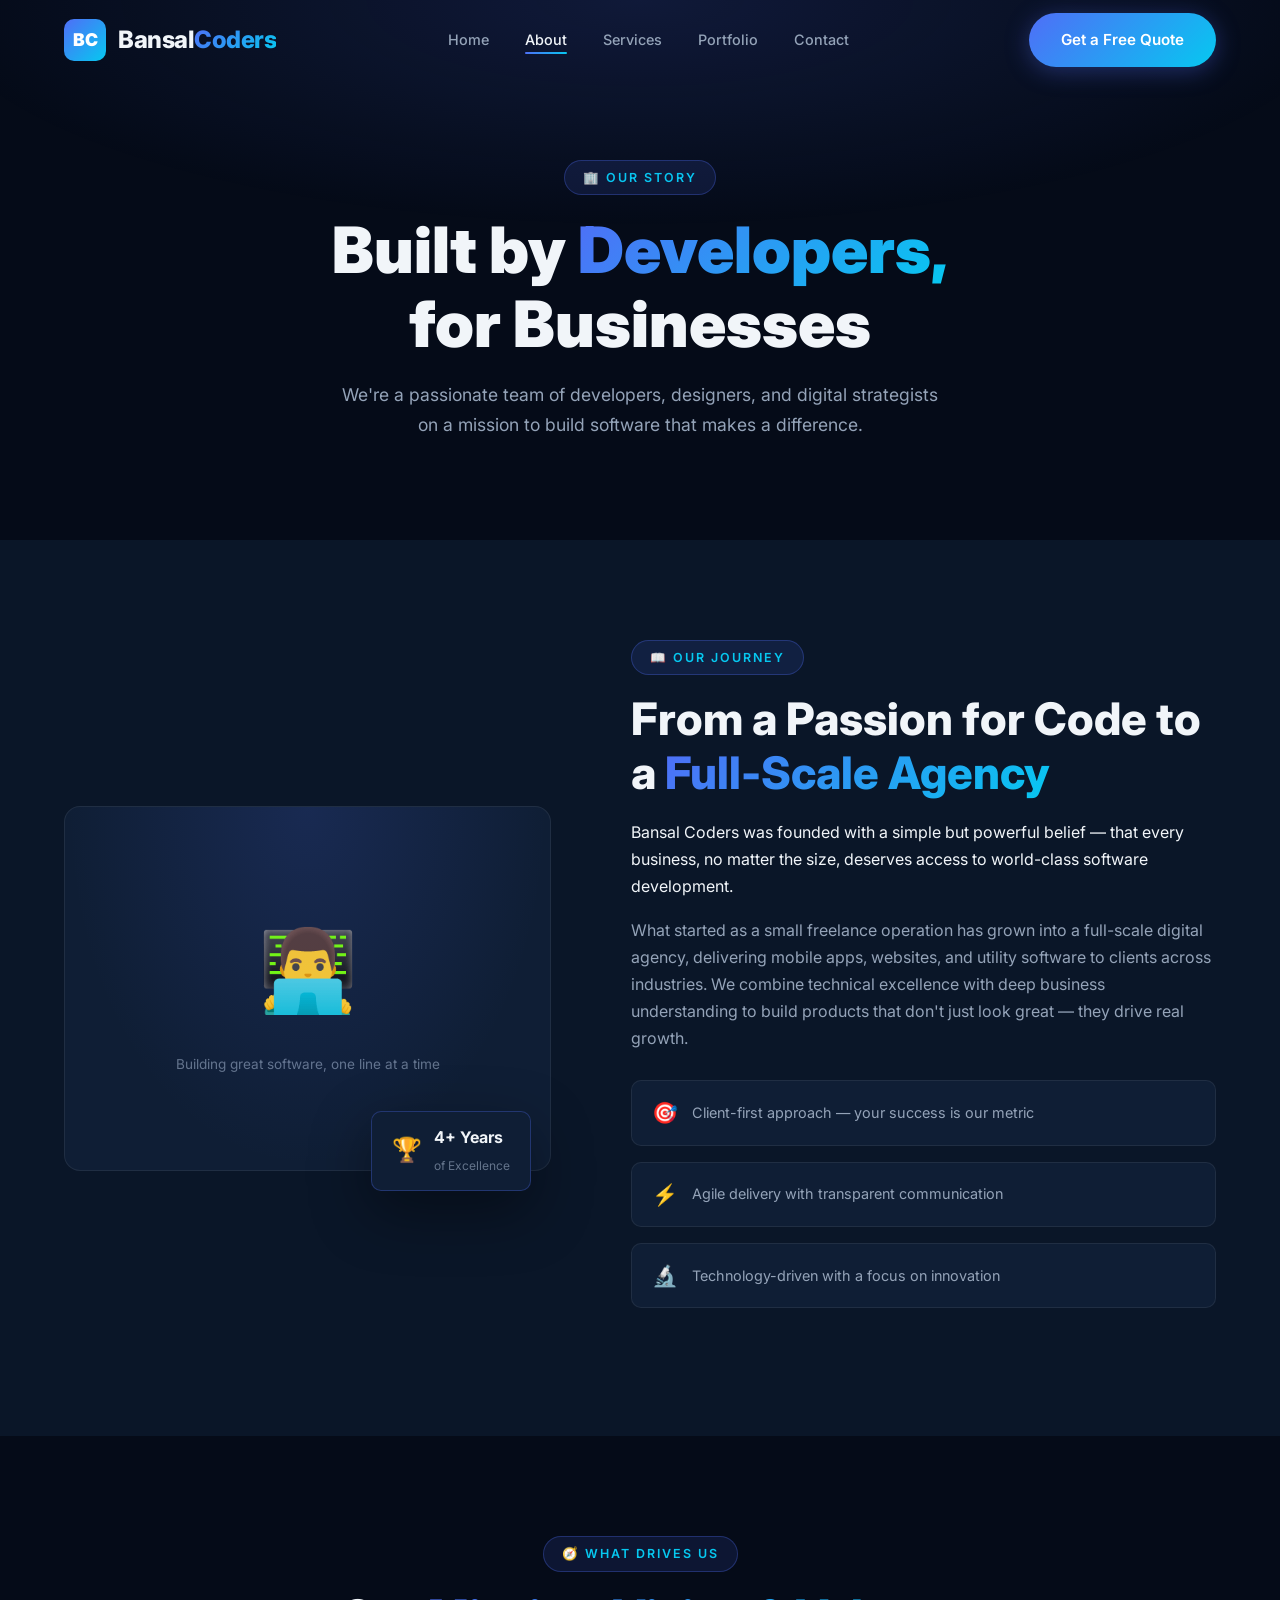
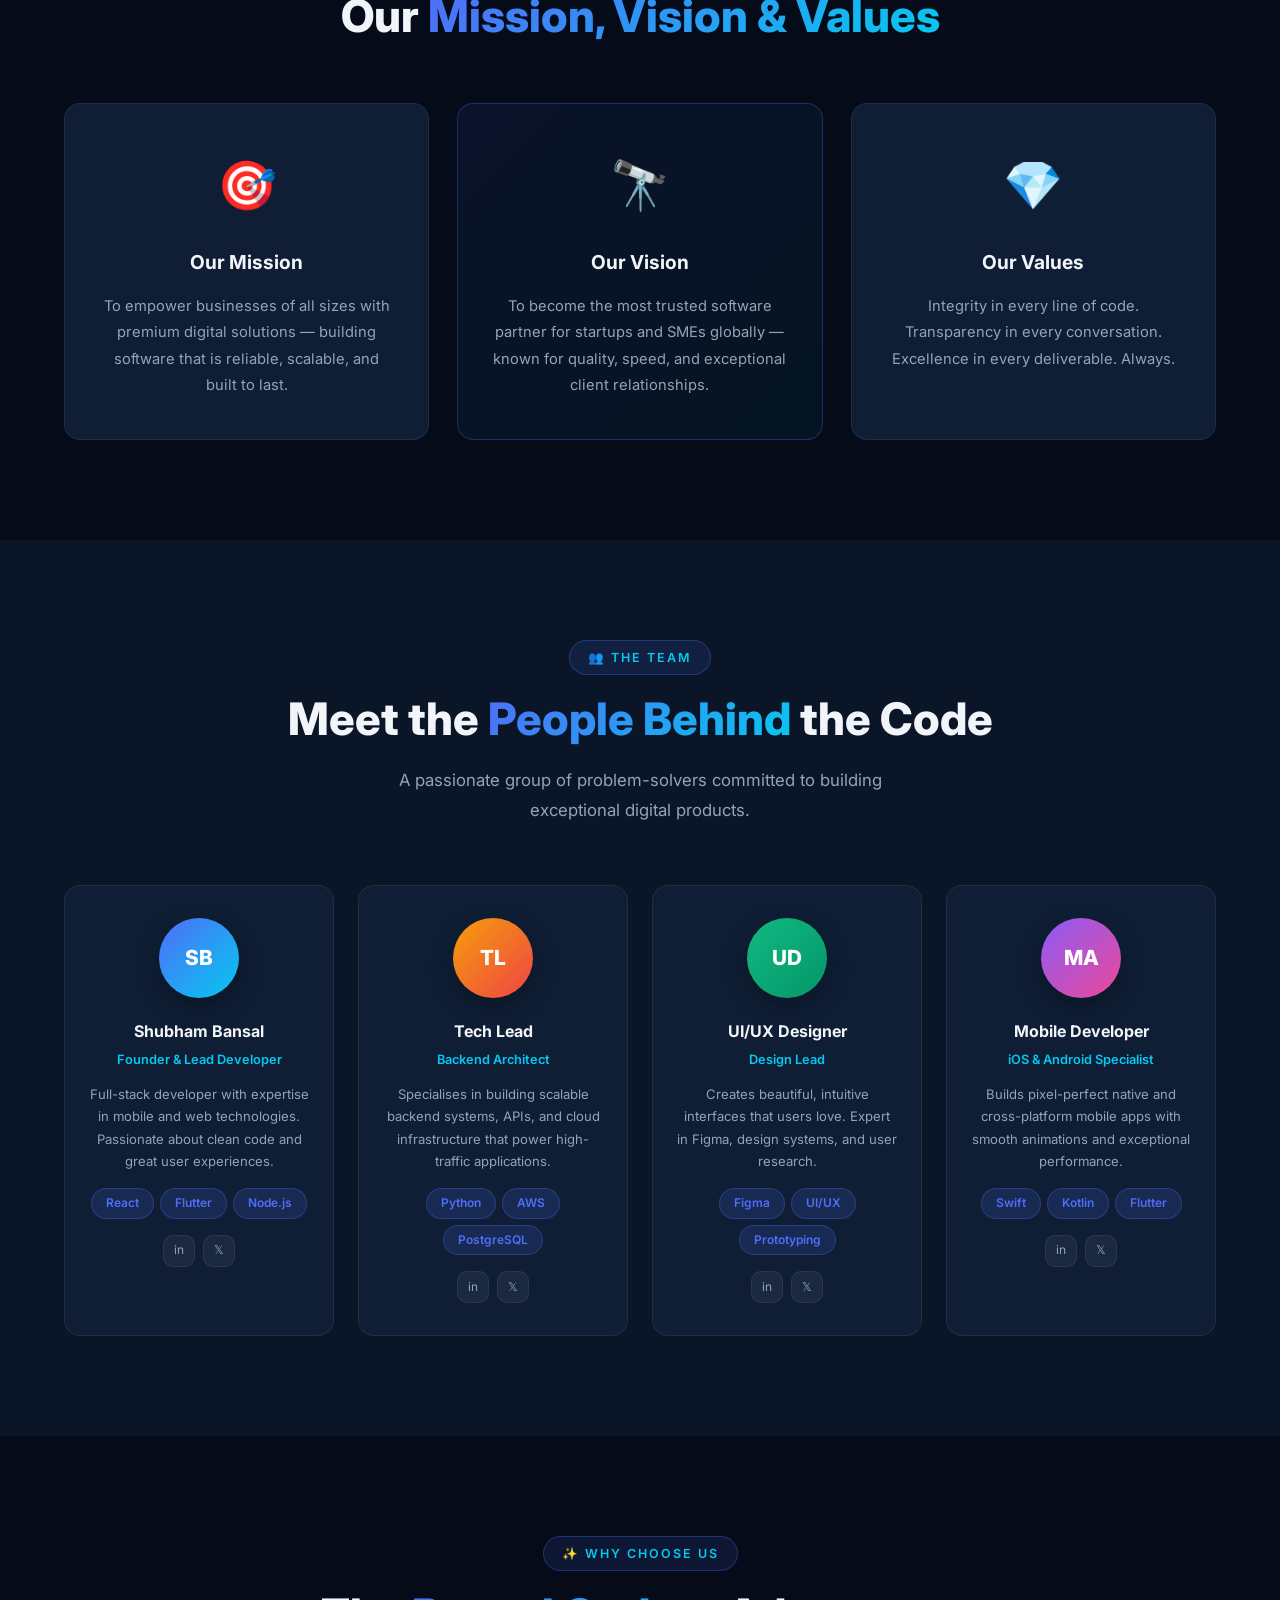
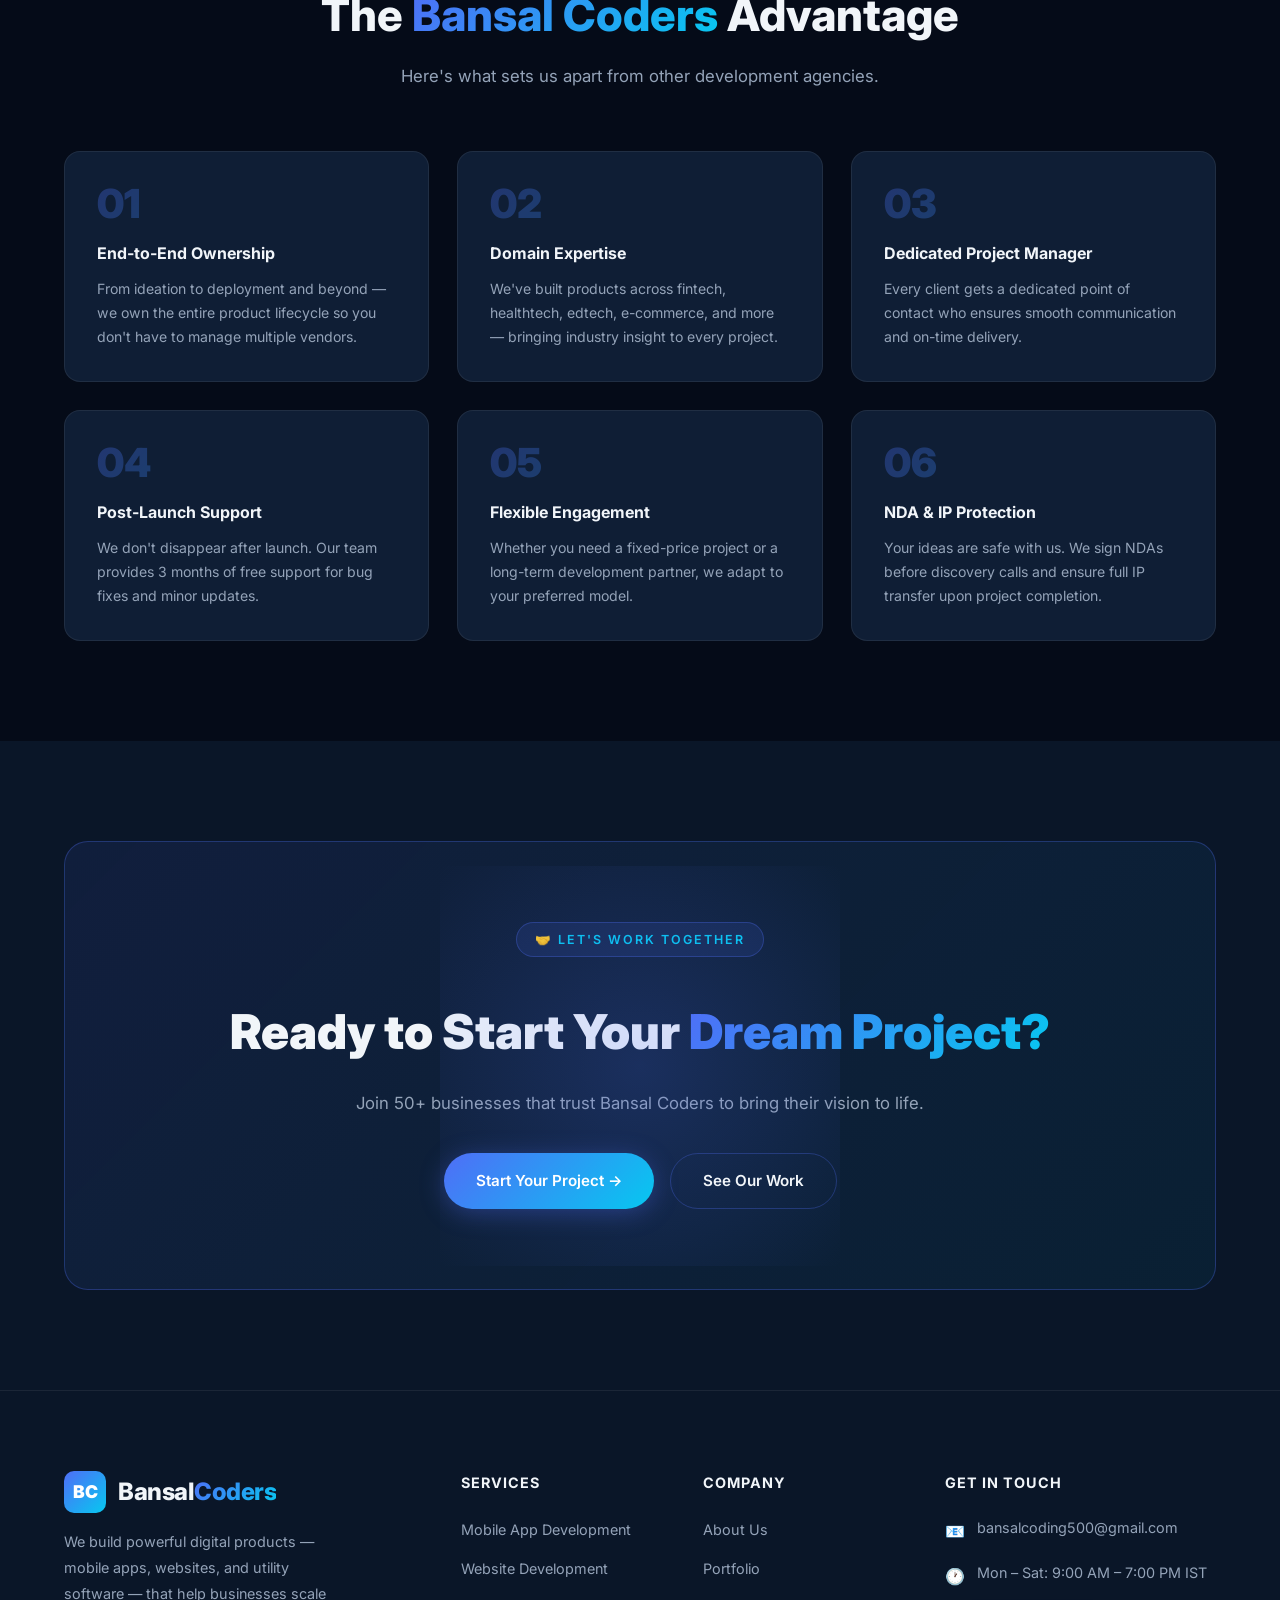
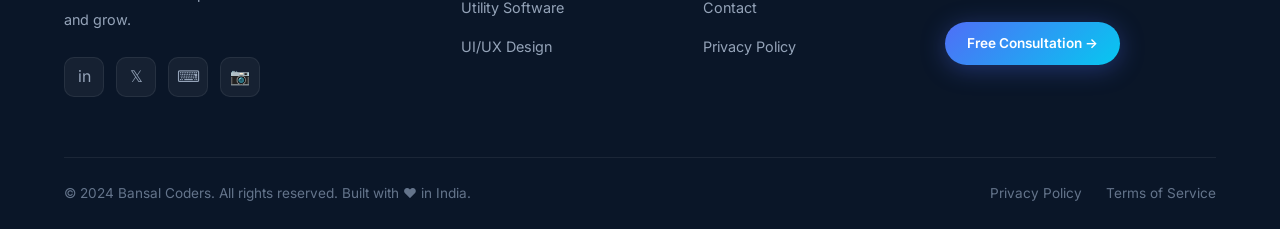
==== commit 48e29c05: "Production refinements for Bansal Coders website - Remove all testimonials (replaced with Commitment" ====
--- a/about.html
+++ b/about.html
@@ -5,6 +5,18 @@
   <meta name="viewport" content="width=device-width, initial-scale=1.0" />
   <title>About Us — Bansal Coders</title>
   <meta name="description" content="Learn about Bansal Coders — our story, mission, team, and the values that drive us to build exceptional digital products." />
+  <meta name="keywords" content="about Bansal Coders, software team India, app development team, web developers" />
+  <meta name="author" content="Bansal Coders" />
+  <link rel="canonical" href="https://shubhambansal500.github.io/BansalCoders/about.html" />
+  <meta property="og:type" content="website" />
+  <meta property="og:url" content="https://shubhambansal500.github.io/BansalCoders/about.html" />
+  <meta property="og:title" content="About Us — Bansal Coders" />
+  <meta property="og:description" content="Meet the team behind Bansal Coders — passionate developers building world-class digital products." />
+  <meta property="og:image" content="https://shubhambansal500.github.io/BansalCoders/assets/og-image.png" />
+  <meta name="twitter:card" content="summary_large_image" />
+  <meta name="twitter:title" content="About Us — Bansal Coders" />
+  <meta name="twitter:description" content="Meet the team behind Bansal Coders — passionate developers building world-class digital products." />
+  <meta name="theme-color" content="#050b18" />
   <link rel="icon" href="assets/favicon.svg" type="image/svg+xml" />
   <link rel="preconnect" href="https://fonts.googleapis.com" />
   <link rel="preconnect" href="https://fonts.gstatic.com" crossorigin />
@@ -13,6 +25,11 @@
   <link rel="stylesheet" href="css/about.css" />
 </head>
 <body>
+  <a href="#main-content" class="skip-link">Skip to main content</a>
+  <div id="page-loader" class="page-loader" aria-hidden="true">
+    <div class="loader-logo">BC</div>
+    <div class="loader-bar"><div class="loader-fill"></div></div>
+  </div>
 
   <!-- NAVBAR -->
   <nav class="navbar">
@@ -42,7 +59,7 @@
   </div>
 
   <!-- PAGE HEADER -->
-  <section class="page-header">
+  <section class="page-header" id="main-content">
     <div class="container">
       <div class="section-tag">🏢 Our Story</div>
       <h1>Built by <span class="gradient-text">Developers,</span><br>for Businesses</h1>
@@ -311,6 +328,18 @@
     </div>
   </footer>
 
+  <div class="fab-group" aria-label="Quick contact options">
+    <a href="mailto:bansalcoding500@gmail.com" class="fab fab-email" aria-label="Email us" title="Email us">
+      <svg width="22" height="22" viewBox="0 0 24 24" fill="none" stroke="currentColor" stroke-width="2"><rect x="2" y="4" width="20" height="16" rx="2"/><path d="m2 7 10 7 10-7"/></svg>
+    </a>
+    <a href="contact.html" class="fab fab-quote" aria-label="Get a free quote" title="Get a free quote">
+      <svg width="22" height="22" viewBox="0 0 24 24" fill="none" stroke="currentColor" stroke-width="2"><path d="M21 15a2 2 0 0 1-2 2H7l-4 4V5a2 2 0 0 1 2-2h14a2 2 0 0 1 2 2z"/></svg>
+    </a>
+  </div>
+  <button class="back-to-top" id="back-to-top" aria-label="Back to top" title="Back to top">
+    <svg width="20" height="20" viewBox="0 0 24 24" fill="none" stroke="currentColor" stroke-width="2.5"><path d="M18 15l-6-6-6 6"/></svg>
+  </button>
+
   <script src="js/main.js"></script>
 </body>
 </html>
--- a/css/styles.css
+++ b/css/styles.css
@@ -594,3 +594,265 @@
   .section-title { font-size: 1.8rem; }
   .btn { padding: 12px 24px; font-size: 0.88rem; }
 }
+
+/* =========================================
+   PRODUCTION ADDITIONS
+   ========================================= */
+
+/* ---------- Skip Link (Accessibility) ---------- */
+.skip-link {
+  position: fixed;
+  top: -100px;
+  left: 24px;
+  z-index: 9999;
+  background: var(--primary);
+  color: #fff;
+  padding: 10px 20px;
+  border-radius: var(--radius-sm);
+  font-size: 0.9rem;
+  font-weight: 600;
+  transition: top 0.2s ease;
+  text-decoration: none;
+}
+.skip-link:focus { top: 16px; outline: 3px solid var(--accent); outline-offset: 2px; }
+
+/* ---------- Focus Rings ---------- */
+:focus-visible {
+  outline: 2px solid var(--accent);
+  outline-offset: 3px;
+  border-radius: 4px;
+}
+button:focus-visible, a:focus-visible { outline: 2px solid var(--accent); outline-offset: 3px; }
+
+/* ---------- Page Loader ---------- */
+.page-loader {
+  position: fixed;
+  inset: 0;
+  z-index: 9998;
+  background: var(--bg-primary);
+  display: flex;
+  flex-direction: column;
+  align-items: center;
+  justify-content: center;
+  gap: 24px;
+  transition: opacity 0.5s ease, visibility 0.5s ease;
+}
+.page-loader.fade-out { opacity: 0; visibility: hidden; pointer-events: none; }
+.loader-logo {
+  width: 64px; height: 64px;
+  background: var(--gradient);
+  border-radius: 16px;
+  display: flex;
+  align-items: center;
+  justify-content: center;
+  font-size: 1.4rem;
+  font-weight: 900;
+  color: white;
+  animation: pulse-glow 1.5s ease-in-out infinite;
+}
+.loader-bar {
+  width: 180px; height: 3px;
+  background: rgba(255,255,255,0.08);
+  border-radius: 2px;
+  overflow: hidden;
+}
+.loader-fill {
+  height: 100%;
+  background: var(--gradient);
+  border-radius: 2px;
+  animation: loader-progress 1.8s ease-in-out forwards;
+}
+@keyframes loader-progress {
+  from { width: 0%; }
+  60%  { width: 75%; }
+  to   { width: 100%; }
+}
+
+/* ---------- Page Transitions ---------- */
+body { opacity: 1; transition: opacity 0.22s ease; }
+body.page-exit { opacity: 0; }
+body.page-enter { animation: fadeInUp 0.4s ease both; }
+
+/* ---------- Typed Text Cursor ---------- */
+.typed-text::after {
+  content: '|';
+  display: inline-block;
+  color: var(--accent);
+  animation: blink 0.75s step-end infinite;
+  margin-left: 2px;
+  font-weight: 300;
+}
+@keyframes blink { 0%, 100% { opacity: 1; } 50% { opacity: 0; } }
+
+/* ---------- Floating Action Buttons ---------- */
+.fab-group {
+  position: fixed;
+  bottom: 90px;
+  right: 24px;
+  display: flex;
+  flex-direction: column;
+  gap: 12px;
+  z-index: 900;
+  opacity: 0;
+  transform: translateX(20px);
+  transition: opacity 0.3s ease, transform 0.3s ease;
+  pointer-events: none;
+}
+.fab-group.visible { opacity: 1; transform: translateX(0); pointer-events: all; }
+
+.fab {
+  width: 50px; height: 50px;
+  border-radius: 50%;
+  display: flex;
+  align-items: center;
+  justify-content: center;
+  color: white;
+  box-shadow: 0 4px 20px rgba(0,0,0,0.3);
+  transition: var(--transition);
+  position: relative;
+}
+.fab:hover { transform: scale(1.12) translateY(-2px); }
+.fab-email { background: linear-gradient(135deg, #4f6ef7, #06c8f0); }
+.fab-quote { background: linear-gradient(135deg, #10b981, #059669); }
+
+/* Tooltip */
+.fab::before {
+  content: attr(title);
+  position: absolute;
+  right: 60px;
+  background: var(--bg-card);
+  border: 1px solid var(--border);
+  color: var(--text-primary);
+  font-size: 0.75rem;
+  font-weight: 600;
+  padding: 5px 12px;
+  border-radius: 6px;
+  white-space: nowrap;
+  opacity: 0;
+  pointer-events: none;
+  transition: opacity 0.2s ease;
+}
+.fab:hover::before { opacity: 1; }
+
+/* ---------- Back to Top ---------- */
+.back-to-top {
+  position: fixed;
+  bottom: 24px;
+  right: 24px;
+  width: 46px; height: 46px;
+  border-radius: 50%;
+  background: var(--gradient);
+  color: white;
+  display: flex;
+  align-items: center;
+  justify-content: center;
+  z-index: 900;
+  box-shadow: 0 4px 20px rgba(79,110,247,0.35);
+  opacity: 0;
+  transform: translateY(16px);
+  transition: opacity 0.3s ease, transform 0.3s ease;
+  pointer-events: none;
+  cursor: pointer;
+}
+.back-to-top.visible { opacity: 1; transform: translateY(0); pointer-events: all; }
+.back-to-top:hover { transform: translateY(-3px); box-shadow: 0 8px 28px rgba(79,110,247,0.5); }
+
+/* ---------- Commitment Section (Home) ---------- */
+.commitment-section { background: var(--bg-secondary); }
+.commitment-grid {
+  display: grid;
+  grid-template-columns: repeat(3, 1fr);
+  gap: 24px;
+}
+.commitment-card {
+  background: var(--bg-card);
+  border: 1px solid var(--border);
+  border-radius: var(--radius);
+  padding: 32px;
+  transition: var(--transition);
+  position: relative;
+  overflow: hidden;
+}
+.commitment-card::before {
+  content: '';
+  position: absolute;
+  top: 0; left: 0; right: 0;
+  height: 3px;
+  background: var(--gradient);
+  transform: scaleX(0);
+  transform-origin: left;
+  transition: transform 0.4s ease;
+}
+.commitment-card:hover {
+  border-color: var(--border-light);
+  transform: translateY(-5px);
+  box-shadow: var(--shadow-glow);
+  background: var(--bg-card-hover);
+}
+.commitment-card:hover::before { transform: scaleX(1); }
+.comm-icon {
+  font-size: 2.2rem;
+  margin-bottom: 16px;
+  display: block;
+}
+.commitment-card h4 {
+  font-size: 1rem;
+  font-weight: 700;
+  color: var(--text-primary);
+  margin-bottom: 10px;
+}
+.commitment-card p {
+  font-size: 0.88rem;
+  color: var(--text-secondary);
+  line-height: 1.7;
+}
+
+/* ---------- Open For Work Section (Portfolio) ---------- */
+.open-for-work-section { background: var(--bg-primary); padding: 60px 0; }
+.ofw-inner {
+  display: flex;
+  align-items: center;
+  gap: 32px;
+  background: linear-gradient(135deg, rgba(79,110,247,0.1), rgba(6,200,240,0.06));
+  border: 1px solid var(--border-light);
+  border-radius: var(--radius);
+  padding: 40px 48px;
+  flex-wrap: wrap;
+}
+.ofw-icon { font-size: 3rem; flex-shrink: 0; }
+.ofw-text { flex: 1; min-width: 200px; }
+.ofw-text h3 {
+  font-size: 1.2rem;
+  font-weight: 800;
+  color: var(--text-primary);
+  margin-bottom: 8px;
+}
+.ofw-text p {
+  font-size: 0.9rem;
+  color: var(--text-secondary);
+  line-height: 1.7;
+}
+
+/* ---------- Spinner ---------- */
+.spinner {
+  display: inline-block;
+  width: 16px; height: 16px;
+  border: 2px solid rgba(255,255,255,0.3);
+  border-top-color: white;
+  border-radius: 50%;
+  animation: spin-slow 0.7s linear infinite;
+}
+
+/* ---------- Responsive for new elements ---------- */
+@media (max-width: 1024px) {
+  .commitment-grid { grid-template-columns: repeat(2, 1fr); }
+}
+@media (max-width: 768px) {
+  .commitment-grid { grid-template-columns: 1fr; }
+  .fab-group { bottom: 80px; right: 16px; }
+  .back-to-top { bottom: 16px; right: 16px; }
+  .ofw-inner { flex-direction: column; text-align: center; padding: 32px 24px; }
+}
+@media (max-width: 480px) {
+  .commitment-grid { grid-template-columns: 1fr; }
+}
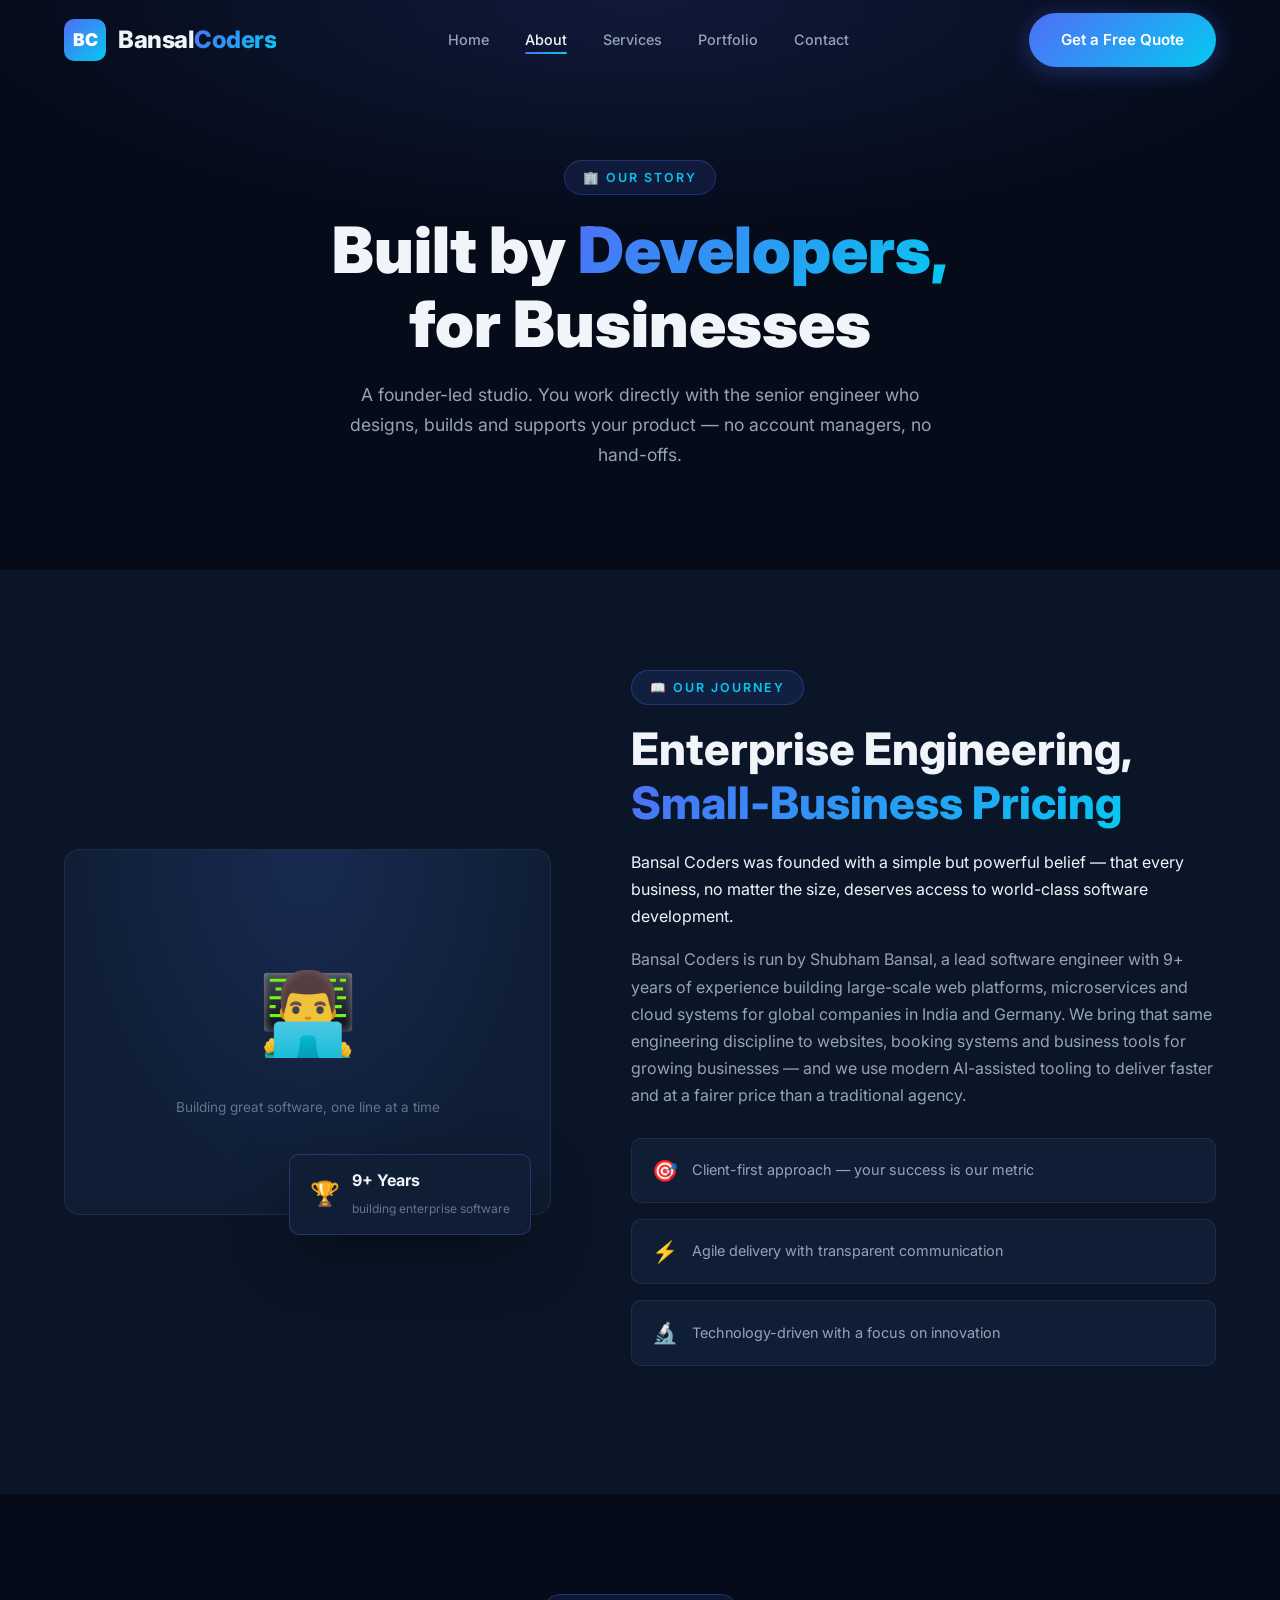
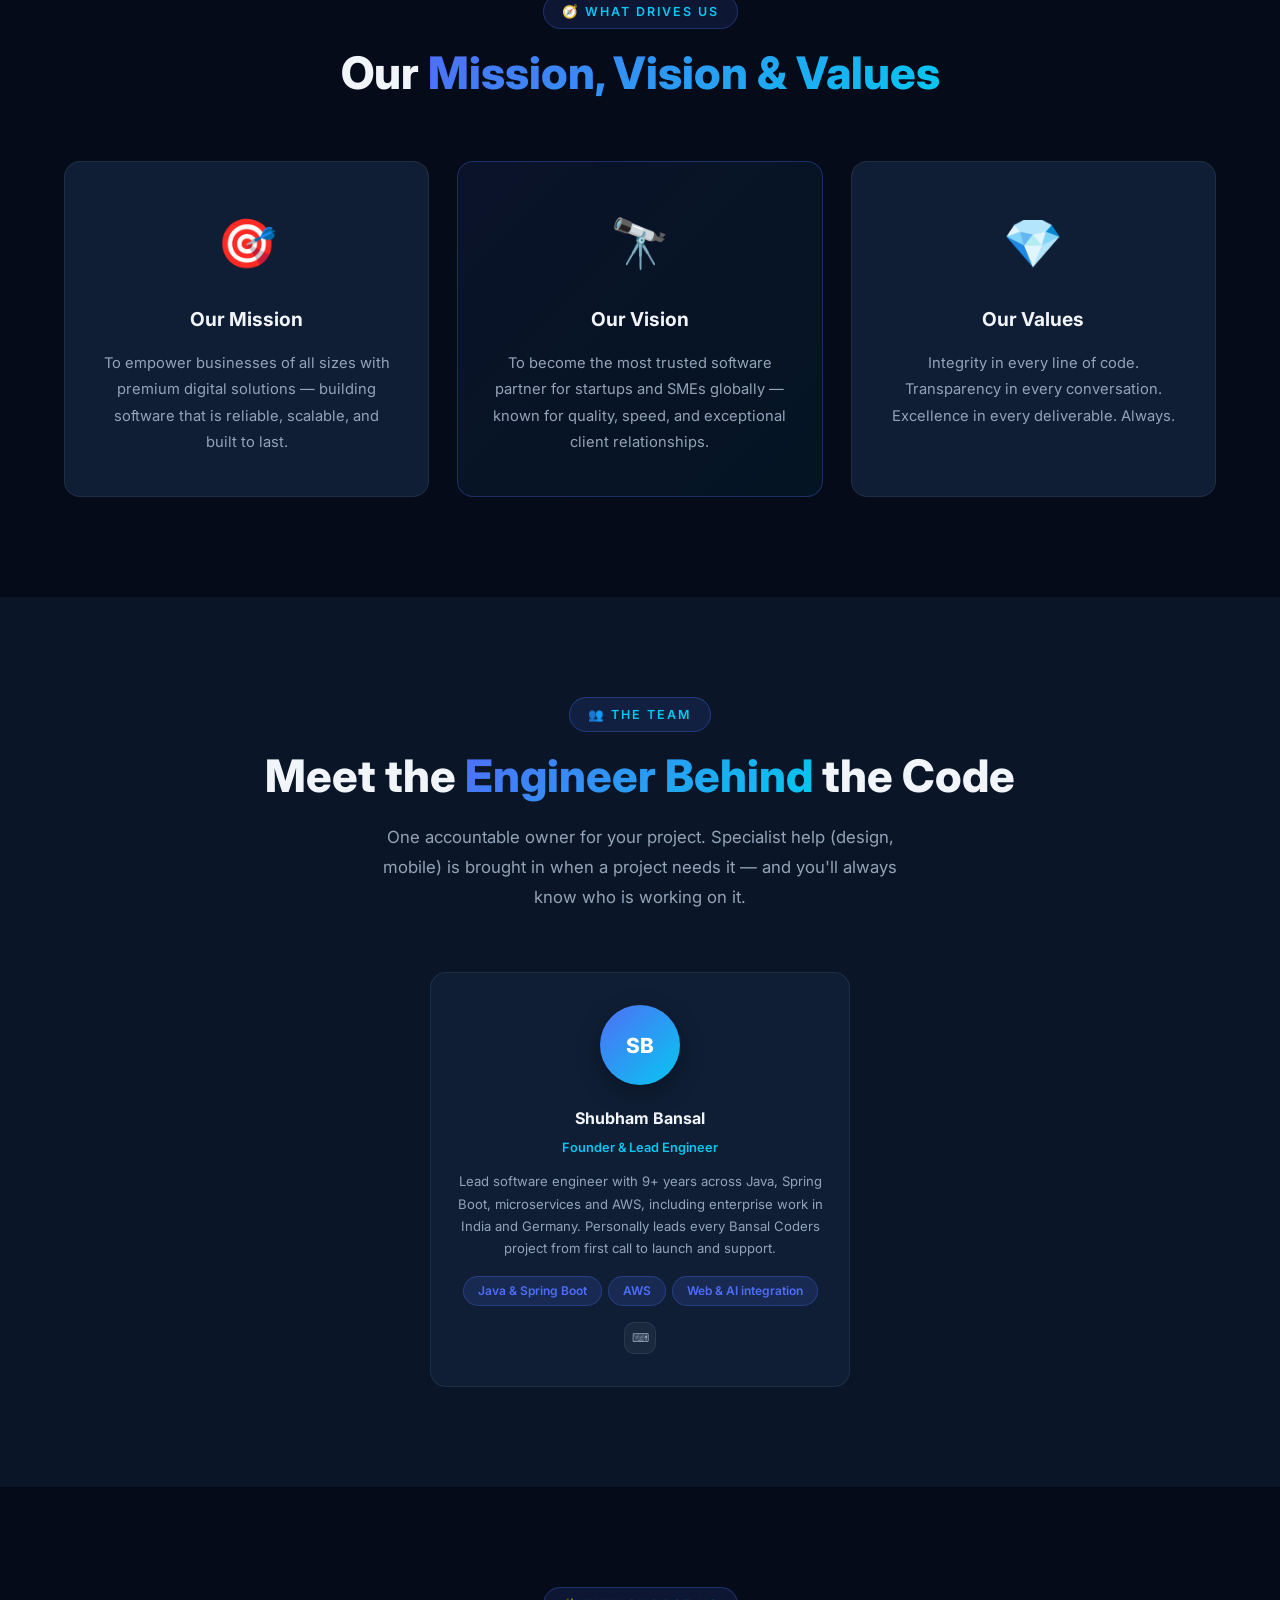
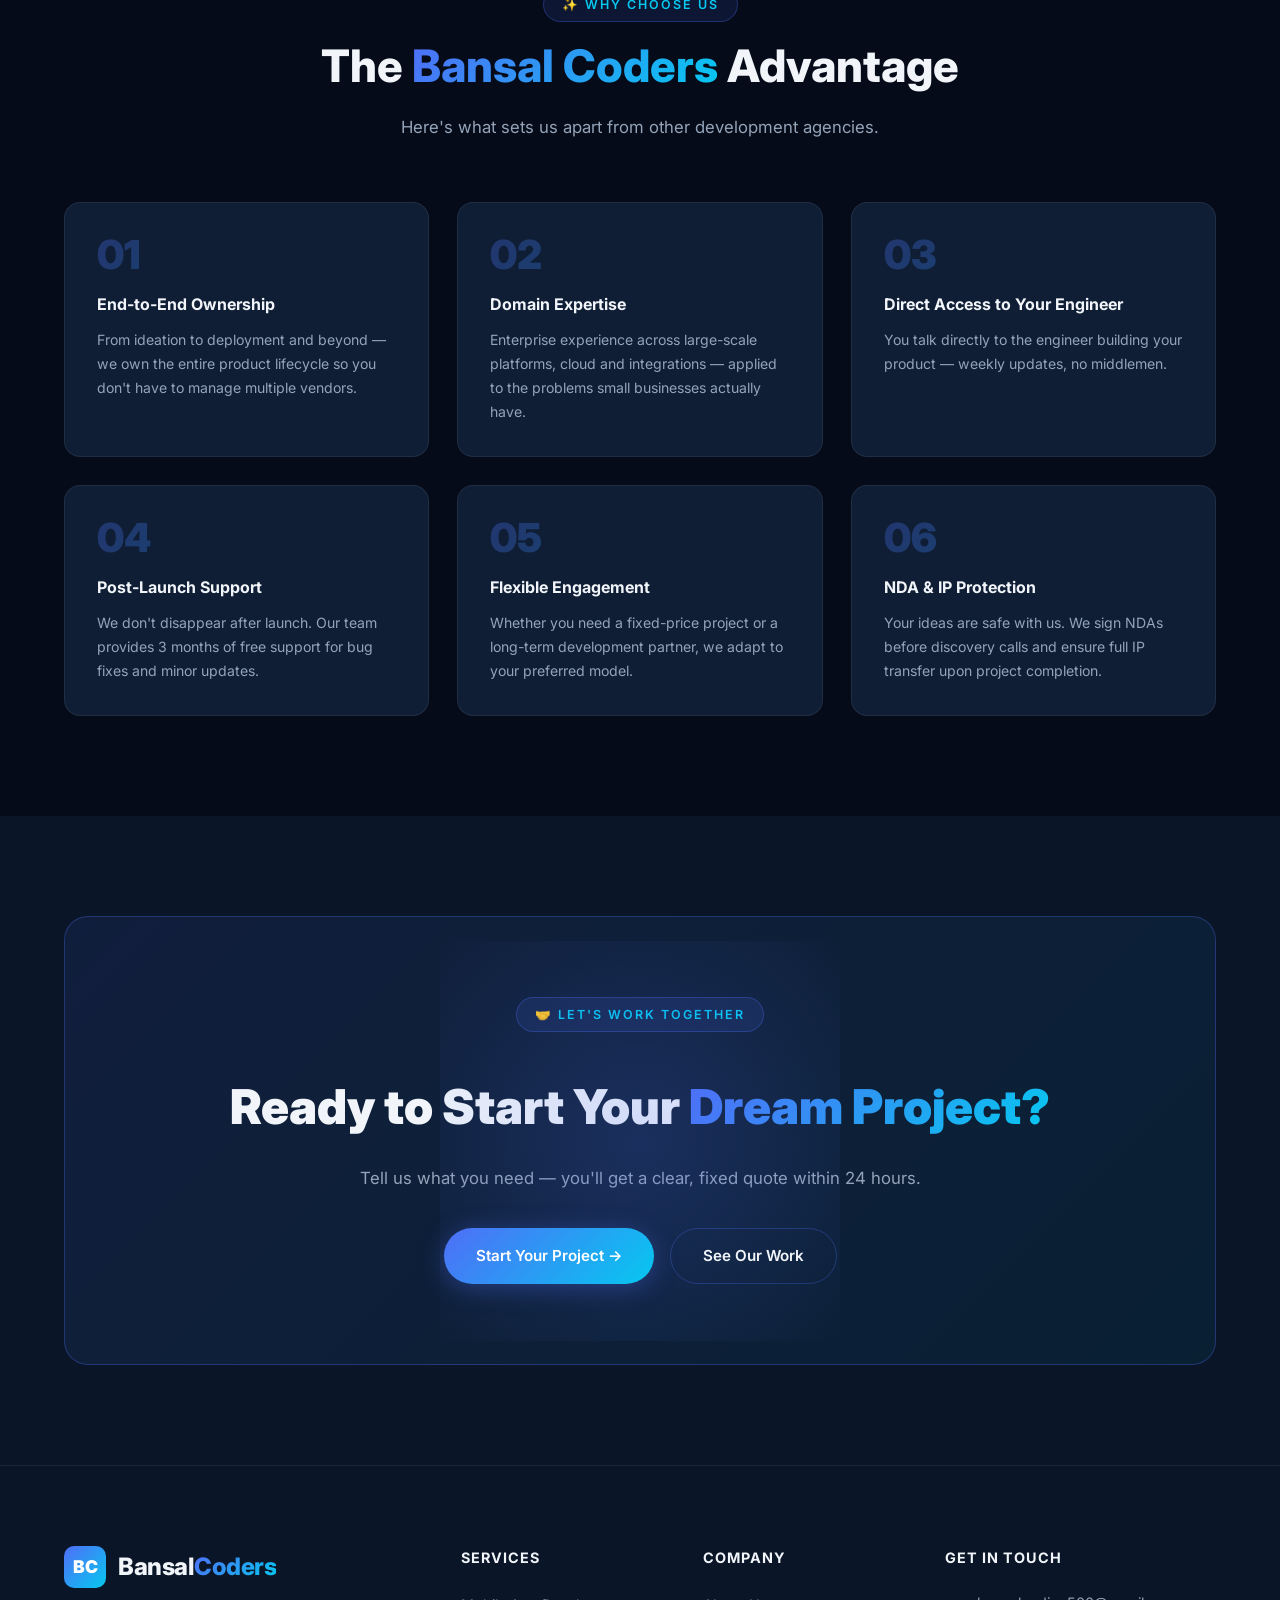
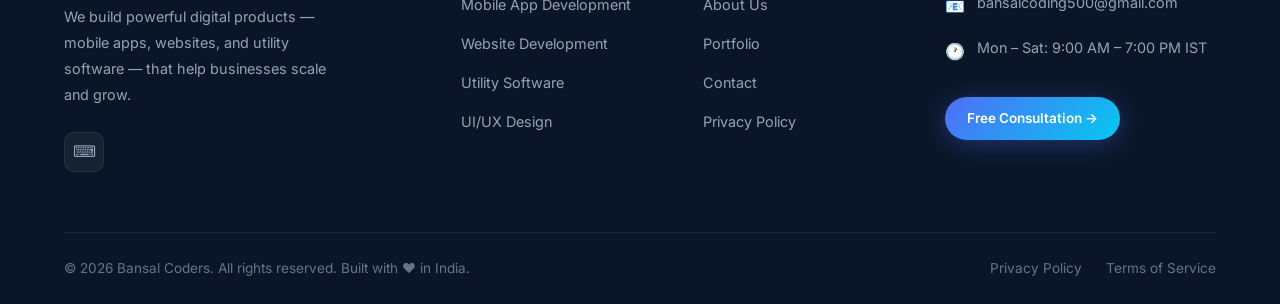
==== commit cac3737a: "Fix canonical URLs, honest About/stats, legal pages, dead links - Canonical/OG URLs now point to ban" ====
--- a/about.html
+++ b/about.html
@@ -7,12 +7,12 @@
   <meta name="description" content="Learn about Bansal Coders — our story, mission, team, and the values that drive us to build exceptional digital products." />
   <meta name="keywords" content="about Bansal Coders, software team India, app development team, web developers" />
   <meta name="author" content="Bansal Coders" />
-  <link rel="canonical" href="https://shubhambansal500.github.io/BansalCoders/about.html" />
+  <link rel="canonical" href="https://bansalcoders.com/about.html" />
   <meta property="og:type" content="website" />
-  <meta property="og:url" content="https://shubhambansal500.github.io/BansalCoders/about.html" />
+  <meta property="og:url" content="https://bansalcoders.com/about.html" />
   <meta property="og:title" content="About Us — Bansal Coders" />
   <meta property="og:description" content="Meet the team behind Bansal Coders — passionate developers building world-class digital products." />
-  <meta property="og:image" content="https://shubhambansal500.github.io/BansalCoders/assets/og-image.png" />
+  <meta property="og:image" content="https://bansalcoders.com/assets/og-image.png" />
   <meta name="twitter:card" content="summary_large_image" />
   <meta name="twitter:title" content="About Us — Bansal Coders" />
   <meta name="twitter:description" content="Meet the team behind Bansal Coders — passionate developers building world-class digital products." />
@@ -63,7 +63,7 @@
     <div class="container">
       <div class="section-tag">🏢 Our Story</div>
       <h1>Built by <span class="gradient-text">Developers,</span><br>for Businesses</h1>
-      <p>We're a passionate team of developers, designers, and digital strategists on a mission to build software that makes a difference.</p>
+      <p>A founder-led studio. You work directly with the senior engineer who designs, builds and supports your product — no account managers, no hand-offs.</p>
     </div>
   </section>
 
@@ -79,17 +79,17 @@
           <div class="story-badge">
             <span>🏆</span>
             <div>
-              <strong>4+ Years</strong>
-              <span>of Excellence</span>
+              <strong>9+ Years</strong>
+              <span>building enterprise software</span>
             </div>
           </div>
         </div>
       </div>
       <div class="story-right reveal-right">
         <div class="section-tag">📖 Our Journey</div>
-        <h2 class="section-title">From a Passion for Code to a <span class="gradient-text">Full-Scale Agency</span></h2>
+        <h2 class="section-title">Enterprise Engineering, <span class="gradient-text">Small-Business Pricing</span></h2>
         <p>Bansal Coders was founded with a simple but powerful belief — that every business, no matter the size, deserves access to world-class software development.</p>
-        <p style="margin-top:16px; color: var(--text-secondary);">What started as a small freelance operation has grown into a full-scale digital agency, delivering mobile apps, websites, and utility software to clients across industries. We combine technical excellence with deep business understanding to build products that don't just look great — they drive real growth.</p>
+        <p style="margin-top:16px; color: var(--text-secondary);">Bansal Coders is run by Shubham Bansal, a lead software engineer with 9+ years of experience building large-scale web platforms, microservices and cloud systems for global companies in India and Germany. We bring that same engineering discipline to websites, booking systems and business tools for growing businesses — and we use modern AI-assisted tooling to deliver faster and at a fairer price than a traditional agency.</p>
         <div class="story-highlights">
           <div class="story-highlight">
             <span>🎯</span>
@@ -140,71 +140,22 @@
     <div class="container">
       <div class="section-header reveal">
         <div class="section-tag">👥 The Team</div>
-        <h2 class="section-title">Meet the <span class="gradient-text">People Behind</span> the Code</h2>
-        <p class="section-subtitle">A passionate group of problem-solvers committed to building exceptional digital products.</p>
-      </div>
-      <div class="team-grid stagger-children">
+        <h2 class="section-title">Meet the <span class="gradient-text">Engineer Behind</span> the Code</h2>
+        <p class="section-subtitle">One accountable owner for your project. Specialist help (design, mobile) is brought in when a project needs it — and you'll always know who is working on it.</p>
+      </div>
+      <div class="team-grid stagger-children" style="grid-template-columns:minmax(0,420px);justify-content:center">
         <div class="team-card">
           <div class="team-avatar" style="background: linear-gradient(135deg,#4f6ef7,#06c8f0)">SB</div>
           <h4>Shubham Bansal</h4>
-          <p class="team-role">Founder & Lead Developer</p>
-          <p class="team-bio">Full-stack developer with expertise in mobile and web technologies. Passionate about clean code and great user experiences.</p>
+          <p class="team-role">Founder &amp; Lead Engineer</p>
+          <p class="team-bio">Lead software engineer with 9+ years across Java, Spring Boot, microservices and AWS, including enterprise work in India and Germany. Personally leads every Bansal Coders project from first call to launch and support.</p>
           <div class="team-skills">
-            <span class="badge">React</span>
-            <span class="badge">Flutter</span>
-            <span class="badge">Node.js</span>
+            <span class="badge">Java &amp; Spring Boot</span>
+            <span class="badge">AWS</span>
+            <span class="badge">Web &amp; AI integration</span>
           </div>
           <div class="team-social">
-            <a href="#" class="social-link" style="width:32px;height:32px;font-size:0.75rem">in</a>
-            <a href="#" class="social-link" style="width:32px;height:32px;font-size:0.75rem">𝕏</a>
-          </div>
-        </div>
-
-        <div class="team-card">
-          <div class="team-avatar" style="background: linear-gradient(135deg,#f59e0b,#ef4444)">TL</div>
-          <h4>Tech Lead</h4>
-          <p class="team-role">Backend Architect</p>
-          <p class="team-bio">Specialises in building scalable backend systems, APIs, and cloud infrastructure that power high-traffic applications.</p>
-          <div class="team-skills">
-            <span class="badge">Python</span>
-            <span class="badge">AWS</span>
-            <span class="badge">PostgreSQL</span>
-          </div>
-          <div class="team-social">
-            <a href="#" class="social-link" style="width:32px;height:32px;font-size:0.75rem">in</a>
-            <a href="#" class="social-link" style="width:32px;height:32px;font-size:0.75rem">𝕏</a>
-          </div>
-        </div>
-
-        <div class="team-card">
-          <div class="team-avatar" style="background: linear-gradient(135deg,#10b981,#059669)">UD</div>
-          <h4>UI/UX Designer</h4>
-          <p class="team-role">Design Lead</p>
-          <p class="team-bio">Creates beautiful, intuitive interfaces that users love. Expert in Figma, design systems, and user research.</p>
-          <div class="team-skills">
-            <span class="badge">Figma</span>
-            <span class="badge">UI/UX</span>
-            <span class="badge">Prototyping</span>
-          </div>
-          <div class="team-social">
-            <a href="#" class="social-link" style="width:32px;height:32px;font-size:0.75rem">in</a>
-            <a href="#" class="social-link" style="width:32px;height:32px;font-size:0.75rem">𝕏</a>
-          </div>
-        </div>
-
-        <div class="team-card">
-          <div class="team-avatar" style="background: linear-gradient(135deg,#8b5cf6,#ec4899)">MA</div>
-          <h4>Mobile Developer</h4>
-          <p class="team-role">iOS & Android Specialist</p>
-          <p class="team-bio">Builds pixel-perfect native and cross-platform mobile apps with smooth animations and exceptional performance.</p>
-          <div class="team-skills">
-            <span class="badge">Swift</span>
-            <span class="badge">Kotlin</span>
-            <span class="badge">Flutter</span>
-          </div>
-          <div class="team-social">
-            <a href="#" class="social-link" style="width:32px;height:32px;font-size:0.75rem">in</a>
-            <a href="#" class="social-link" style="width:32px;height:32px;font-size:0.75rem">𝕏</a>
+            <a href="https://github.com/shubhambansal500" class="social-link" style="width:32px;height:32px;font-size:0.75rem" aria-label="GitHub" target="_blank" rel="noopener">⌨</a>
           </div>
         </div>
       </div>
@@ -228,12 +179,12 @@
         <div class="perk-item">
           <div class="perk-num">02</div>
           <h4>Domain Expertise</h4>
-          <p>We've built products across fintech, healthtech, edtech, e-commerce, and more — bringing industry insight to every project.</p>
+          <p>Enterprise experience across large-scale platforms, cloud and integrations — applied to the problems small businesses actually have.</p>
         </div>
         <div class="perk-item">
           <div class="perk-num">03</div>
-          <h4>Dedicated Project Manager</h4>
-          <p>Every client gets a dedicated point of contact who ensures smooth communication and on-time delivery.</p>
+          <h4>Direct Access to Your Engineer</h4>
+          <p>You talk directly to the engineer building your product — weekly updates, no middlemen.</p>
         </div>
         <div class="perk-item">
           <div class="perk-num">04</div>
@@ -261,7 +212,7 @@
         <div class="cta-blob"></div>
         <div class="section-tag">🤝 Let's Work Together</div>
         <h2>Ready to Start Your <span class="gradient-text">Dream Project?</span></h2>
-        <p>Join 50+ businesses that trust Bansal Coders to bring their vision to life.</p>
+        <p>Tell us what you need — you'll get a clear, fixed quote within 24 hours.</p>
         <div class="cta-actions">
           <a href="contact.html" class="btn btn-primary">Start Your Project →</a>
           <a href="portfolio.html" class="btn btn-outline">See Our Work</a>
@@ -281,10 +232,7 @@
           </a>
           <p>We build powerful digital products — mobile apps, websites, and utility software — that help businesses scale and grow.</p>
           <div class="social-links">
-            <a href="#" class="social-link">in</a>
-            <a href="#" class="social-link">𝕏</a>
-            <a href="#" class="social-link">⌨</a>
-            <a href="#" class="social-link">📷</a>
+            <a href="https://github.com/shubhambansal500" class="social-link" aria-label="GitHub" target="_blank" rel="noopener">⌨</a>
           </div>
         </div>
         <div class="footer-col">
@@ -302,7 +250,7 @@
             <li><a href="about.html">About Us</a></li>
             <li><a href="portfolio.html">Portfolio</a></li>
             <li><a href="contact.html">Contact</a></li>
-            <li><a href="#">Privacy Policy</a></li>
+            <li><a href="privacy.html">Privacy Policy</a></li>
           </ul>
         </div>
         <div class="footer-col">
@@ -319,10 +267,10 @@
         </div>
       </div>
       <div class="footer-bottom">
-        <p>© 2024 Bansal Coders. All rights reserved. Built with ❤️ in India.</p>
+        <p>© 2026 Bansal Coders. All rights reserved. Built with ❤️ in India.</p>
         <div class="footer-bottom-links">
-          <a href="#">Privacy Policy</a>
-          <a href="#">Terms of Service</a>
+          <a href="privacy.html">Privacy Policy</a>
+          <a href="terms.html">Terms of Service</a>
         </div>
       </div>
     </div>
